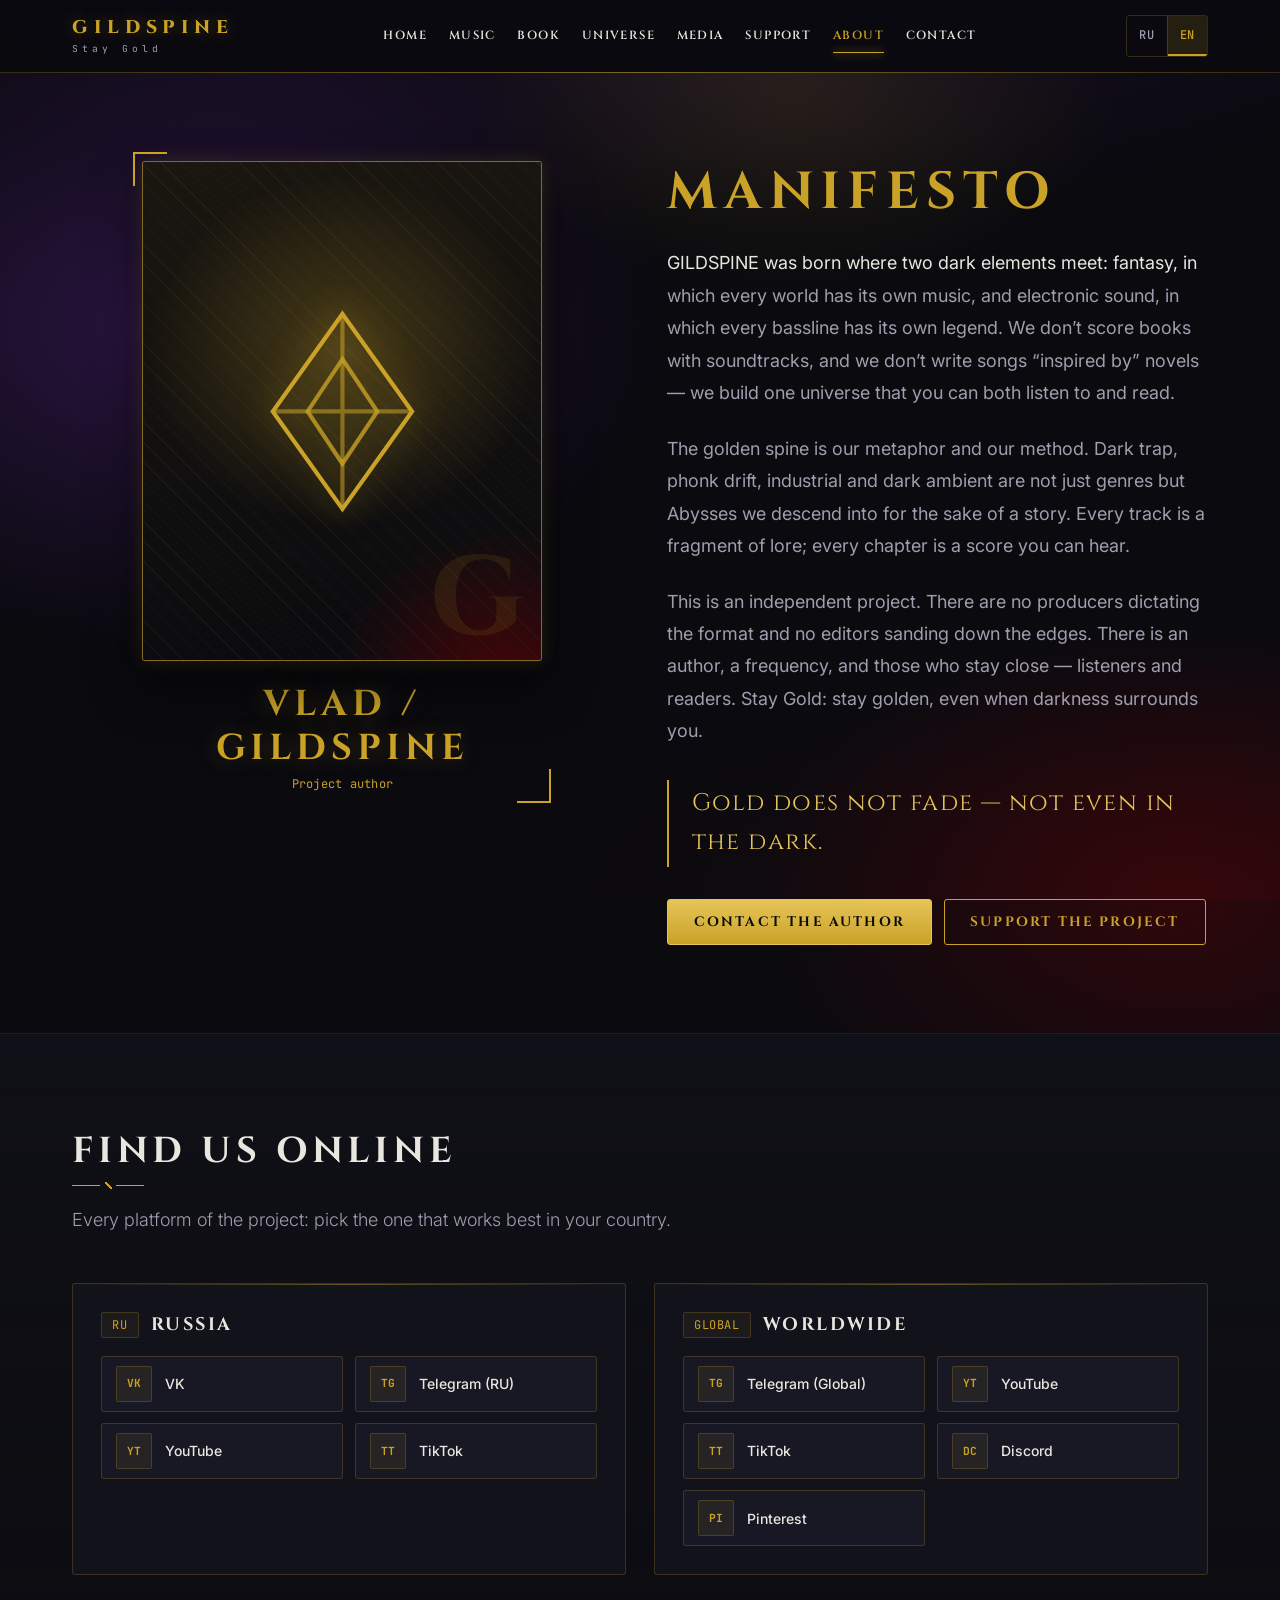
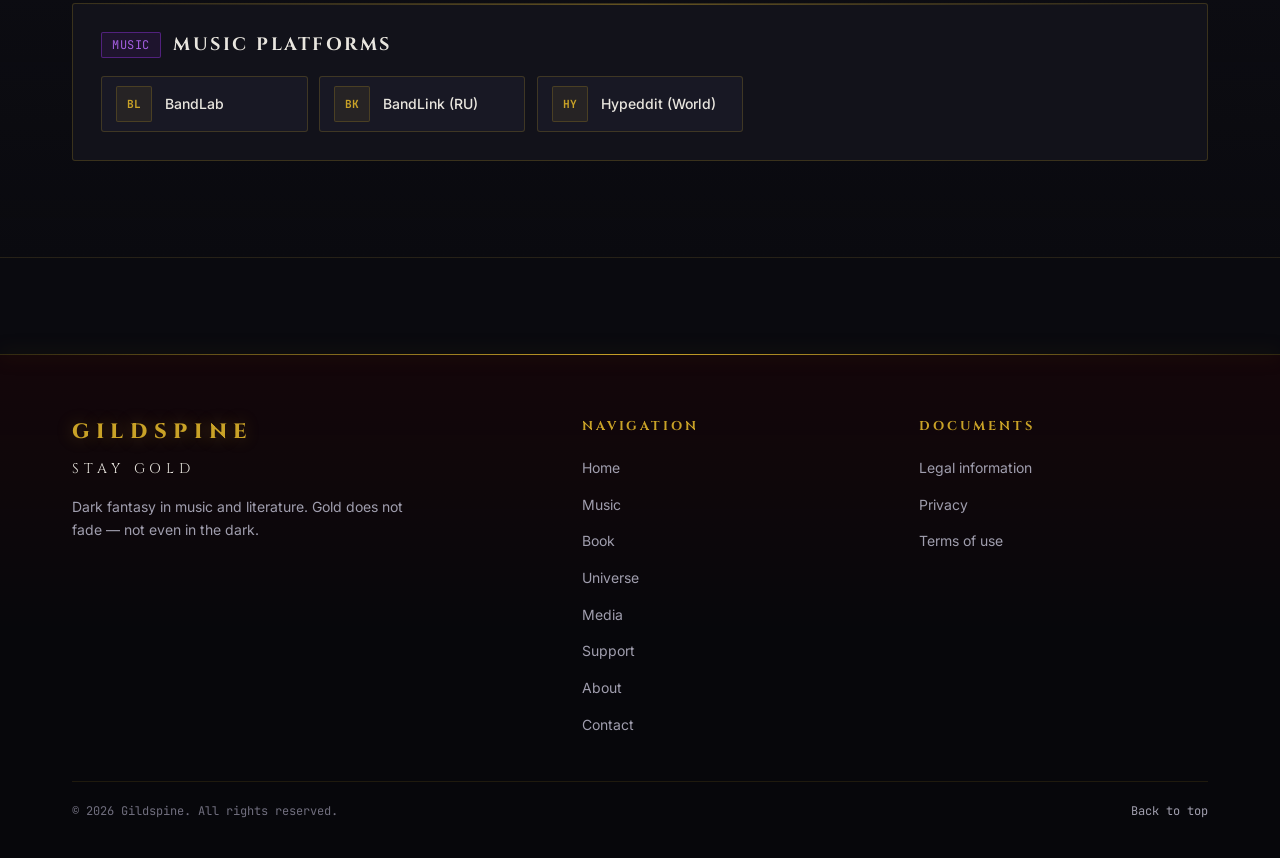
==== about.html @ e78daaba "Add files via upload" ====
<!DOCTYPE html>
<html lang="ru">
<head>
  <meta charset="utf-8">
  <meta name="viewport" content="width=device-width, initial-scale=1, viewport-fit=cover">
  <meta name="theme-color" content="#0a0a0f">

  <title data-i18n="about.meta.title">О проекте — GILDSPINE | Манифест</title>
  <meta name="description"
        content="GILDSPINE — манифест проекта: синтез тёмного фэнтези и электронной музыки. Автор — Vlad / Gildspine."
        data-i18n-attr="content:about.meta.description">

  <meta property="og:type" content="website">
  <meta property="og:site_name" content="GILDSPINE">
  <meta property="og:title" content="GILDSPINE — About the project">
  <meta property="og:description" content="A manifesto on the synthesis of dark fantasy and electronic music.">
  <meta property="og:image" content="assets/images/og-cover.jpg">

  <link rel="icon" href="data:image/svg+xml,%3Csvg xmlns='http://www.w3.org/2000/svg' viewBox='0 0 32 32'%3E%3Crect width='32' height='32' fill='%230a0a0f'/%3E%3Cpath d='M16 3l9 13-9 13-9-13z' fill='none' stroke='%23c9a227' stroke-width='2'/%3E%3C/svg%3E">
  <link rel="stylesheet" href="css/style.css">

  <!-- Стили страницы «О проекте» (при желании перенесите в css/style.css) -->
  <style>
    /* ---------- Шапка: логотип + слоган ---------- */
    .logo {
      display: inline-flex;
      flex-direction: column;
      gap: 0.4rem;
      line-height: 1;
    }

    .logo__slogan {
      font-family: var(--font-mono);
      font-size: 0.6rem;
      font-weight: 400;
      letter-spacing: 0.42em;
      text-transform: none;
      color: var(--text-muted);
      text-shadow: none;
    }

    /* ---------- Атмосферный блок автора ---------- */
    .about-hero {
      position: relative;
      padding-block: clamp(2.5rem, 1.5rem + 5vw, 5.5rem);
      overflow: hidden;
      isolation: isolate;
    }

    .about-hero::before {
      content: '';
      position: absolute;
      inset: -10%;
      z-index: -1;
      background:
        radial-gradient(45% 40% at 20% 30%, rgba(123, 44, 191, 0.28), transparent 70%),
        radial-gradient(40% 35% at 85% 80%, rgba(139, 0, 0, 0.28), transparent 70%),
        radial-gradient(30% 25% at 60% 10%, rgba(201, 162, 39, 0.12), transparent 70%);
    }

    .about-hero .split {
      align-items: start;
    }

    .avatar {
      position: relative;
      width: min(100%, 400px);
      margin-inline: auto;
    }

    .avatar__frame {
      position: relative;
      aspect-ratio: 4 / 5;
      overflow: hidden;
      background: var(--surface-2);
      border: 1px solid var(--border-gold-strong);
      border-radius: var(--radius);
      box-shadow: var(--glow-gold-soft), 0 24px 50px rgba(0, 0, 0, 0.5);
    }

    .avatar__frame img {
      width: 100%;
      height: 100%;
      object-fit: cover;
    }

    /* Золотые уголки */
    .avatar::before,
    .avatar::after {
      content: '';
      position: absolute;
      z-index: 2;
      width: 34px;
      height: 34px;
      border: 0 solid var(--gold);
      pointer-events: none;
    }

    .avatar::before {
      top: -9px;
      left: -9px;
      border-top-width: 2px;
      border-left-width: 2px;
    }

    .avatar::after {
      right: -9px;
      bottom: -9px;
      border-right-width: 2px;
      border-bottom-width: 2px;
    }

    .avatar__ph {
      position: absolute;
      inset: 0;
      display: grid;
      place-items: center;
      color: var(--gold);
      background:
        radial-gradient(70% 50% at 50% 38%, rgba(201, 162, 39, 0.28), transparent 70%),
        radial-gradient(60% 45% at 90% 105%, rgba(139, 0, 0, 0.45), transparent 70%),
        repeating-linear-gradient(45deg, rgba(201, 162, 39, 0.06) 0 1px, transparent 1px 14px),
        linear-gradient(170deg, #1a1710, #0a0a0f);
    }

    .avatar__ph svg {
      width: 56%;
      height: auto;
      filter: drop-shadow(0 0 16px rgba(201, 162, 39, 0.5));
    }

    .avatar__initial {
      position: absolute;
      right: 1rem;
      bottom: 0.2rem;
      font-family: var(--font-display);
      font-size: 7rem;
      font-weight: 800;
      line-height: 1;
      color: var(--gold);
      opacity: 0.1;
    }

    .avatar__caption {
      margin-top: 1.4rem;
      text-align: center;
    }

    .avatar__name {
      margin-bottom: 0.3rem;
      font-size: var(--fs-xl);
      color: var(--gold);
      text-shadow: 0 0 24px rgba(201, 162, 39, 0.3);
    }

    /* ---------- Манифест ---------- */
    .manifesto__title {
      margin-bottom: 1.5rem;
      font-size: var(--fs-2xl);
      color: var(--gold);
    }

    .manifesto__text p {
      color: var(--text-muted);
      font-size: var(--fs-md);
      line-height: 1.8;
      max-width: 62ch;
      margin-bottom: 1.3em;
    }

    .manifesto__text p:first-child::first-line {
      color: var(--text);
    }

    .manifesto__quote {
      margin: 2rem 0 0;
      padding-left: 1.4rem;
      border-left: 2px solid var(--gold);
      font-family: var(--font-display);
      font-size: var(--fs-lg);
      font-style: normal;
      letter-spacing: 0.06em;
      color: var(--gold-bright);
    }

    .manifesto__cta {
      margin-top: 2rem;
    }

    /* ---------- Соцсети ---------- */
    .social-groups {
      display: grid;
      gap: var(--gap);
      grid-template-columns: 1fr;
    }

    @media (min-width: 768px) {
      .social-groups {
        grid-template-columns: 1fr 1fr;
      }

      .social-group--wide {
        grid-column: 1 / -1;
      }
    }

    .social-group__head {
      display: flex;
      align-items: center;
      gap: 0.75rem;
      margin-bottom: 1.1rem;
    }

    .social-group__title {
      margin: 0;
      font-size: var(--fs-md);
    }

    .social-plates {
      display: grid;
      gap: 0.7rem;
      grid-template-columns: repeat(auto-fill, minmax(min(100%, 190px), 1fr));
    }

    .social-plate {
      display: flex;
      align-items: center;
      gap: 0.8rem;
      min-height: 56px;
      padding: 0.55rem 0.9rem;
      color: var(--text);
      background: var(--surface-2);
      border: 1px solid var(--border-gold);
      border-radius: var(--radius);
      transition:
        border-color var(--t-fast) var(--ease),
        box-shadow var(--t-med) var(--ease),
        color var(--t-fast) var(--ease);
    }

    .social-plate:hover,
    .social-plate:focus-visible {
      color: var(--gold-bright);
      border-color: var(--gold);
      box-shadow: var(--glow-gold-soft);
      text-shadow: none;
    }

    .social-plate__icon {
      display: inline-flex;
      align-items: center;
      justify-content: center;
      flex: 0 0 36px;
      height: 36px;
      font-family: var(--font-mono);
      font-size: 0.7rem;
      font-weight: 700;
      color: var(--gold);
      background: rgba(201, 162, 39, 0.08);
      border: 1px solid var(--border-gold);
      border-radius: 2px;
    }

    .social-plate__name {
      font-size: var(--fs-sm);
      font-weight: 500;
    }
  </style>

  <!-- i18n подключается БЕЗ defer: словарь страницы регистрируется до перевода DOM -->
  <script src="js/i18n.js"></script>
  <script>
    GildspineI18n.extend({
      ru: {
        'about.meta.title': 'О проекте — GILDSPINE | Манифест',
        'about.meta.description': 'GILDSPINE — манифест проекта: синтез тёмного фэнтези и электронной музыки. Автор — Vlad / Gildspine.',

        'about.avatar.alt': 'Портрет автора проекта',
        'about.author.role': 'Автор проекта',
        'about.manifesto.title': 'Манифест',
        'about.manifesto.p1': 'GILDSPINE родился на стыке двух тёмных стихий: фэнтези, в котором у каждого мира есть своя музыка, и электронного звука, в котором у каждого баса есть своя легенда. Мы не иллюстрируем книги саундтреками и не пишем песни «по мотивам» — мы строим одну вселенную, которую можно и слушать, и читать.',
        'about.manifesto.p2': 'Золотой хребет — наша метафора и наш метод. Тёмный трэп, фонк-дрифт, индастриал и дарк-эмбиент — это не просто жанры, а Бездны, в которые мы спускаемся ради истории. Каждый трек — фрагмент лора, каждая глава — партия, которую можно услышать.',
        'about.manifesto.p3': 'Это независимый проект. Здесь нет продюсеров, диктующих формат, и редакторов, сглаживающих углы. Есть автор, частота и те, кто остаётся рядом — слушатели и читатели. Stay Gold: оставайтесь золотыми, даже когда вокруг тьма.',
        'about.manifesto.quote': 'Золото не тускнеет — даже во тьме.',
        'about.cta.contact': 'Связаться с автором',
        'about.cta.support': 'Поддержать проект',

        'about.social.title': 'Мы в сети',
        'about.social.lead': 'Все площадки проекта: выбирайте ту, что удобнее в вашей стране.',
        'about.social.ru': 'Россия',
        'about.social.global': 'Весь мир',
        'about.social.music': 'Музыкальные площадки',

        'footer.docsTitle': 'Документы',
        'footer.legal': 'Правовая информация',
        'footer.privacy': 'Конфиденциальность',
        'footer.terms': 'Условия использования'
      },
      en: {
        'about.meta.title': 'About — GILDSPINE | Manifesto',
        'about.meta.description': 'GILDSPINE manifesto: the synthesis of dark fantasy and electronic music. Author — Vlad / Gildspine.',

        'about.avatar.alt': 'Portrait of the project author',
        'about.author.role': 'Project author',
        'about.manifesto.title': 'Manifesto',
        'about.manifesto.p1': 'GILDSPINE was born where two dark elements meet: fantasy, in which every world has its own music, and electronic sound, in which every bassline has its own legend. We don’t score books with soundtracks, and we don’t write songs “inspired by” novels — we build one universe that you can both listen to and read.',
        'about.manifesto.p2': 'The golden spine is our metaphor and our method. Dark trap, phonk drift, industrial and dark ambient are not just genres but Abysses we descend into for the sake of a story. Every track is a fragment of lore; every chapter is a score you can hear.',
        'about.manifesto.p3': 'This is an independent project. There are no producers dictating the format and no editors sanding down the edges. There is an author, a frequency, and those who stay close — listeners and readers. Stay Gold: stay golden, even when darkness surrounds you.',
        'about.manifesto.quote': 'Gold does not fade — not even in the dark.',
        'about.cta.contact': 'Contact the author',
        'about.cta.support': 'Support the project',

        'about.social.title': 'Find us online',
        'about.social.lead': 'Every platform of the project: pick the one that works best in your country.',
        'about.social.ru': 'Russia',
        'about.social.global': 'Worldwide',
        'about.social.music': 'Music platforms',

        'footer.docsTitle': 'Documents',
        'footer.legal': 'Legal information',
        'footer.privacy': 'Privacy',
        'footer.terms': 'Terms of use'
      }
    });
  </script>
  <script src="js/data.js" defer></script>
</head>

<body id="top">

  <a class="skip-link" href="#main" data-i18n="a11y.skip">Перейти к содержимому</a>

  <!-- ======================= ШАПКА ======================= -->
  <header class="site-header">
    <div class="container header__inner">
      <input type="checkbox" id="nav-toggle" class="nav-toggle"
             aria-label="Открыть или закрыть меню" data-i18n-attr="aria-label:nav.toggle">

      <a class="logo" href="index.html" aria-label="GILDSPINE — Stay Gold">
        <span class="logo__name">GILDSPINE</span>
        <span class="logo__slogan">Stay Gold</span>
      </a>

      <div class="header__controls">
        <div class="lang-switch" role="group" aria-label="Выбор языка" data-i18n-attr="aria-label:lang.label">
          <button type="button" class="lang-btn" data-set-lang="ru">RU</button>
          <button type="button" class="lang-btn" data-set-lang="en">EN</button>
        </div>
        <label for="nav-toggle" class="burger" aria-hidden="true">
          <span class="burger__bar"></span>
          <span class="burger__bar"></span>
          <span class="burger__bar"></span>
        </label>
      </div>

      <nav class="main-nav" aria-label="Основная навигация" data-i18n-attr="aria-label:nav.main">
        <ul class="nav-list">
          <li><a class="nav-link" href="index.html" data-i18n="nav.home">Главная</a></li>
          <li><a class="nav-link" href="music.html" data-i18n="nav.music">Музыка</a></li>
          <li><a class="nav-link" href="book.html" data-i18n="nav.book">Книга</a></li>
          <li><a class="nav-link" href="lore.html" data-i18n="nav.universe">Вселенная</a></li>
          <li><a class="nav-link" href="media.html" data-i18n="nav.media">Медиа</a></li>
          <li><a class="nav-link" href="donate.html" data-i18n="nav.support">Поддержать</a></li>
          <li><a class="nav-link" href="about.html" aria-current="page" data-i18n="nav.about">О проекте</a></li>
          <li><a class="nav-link" href="contact.html" data-i18n="nav.contact">Связаться</a></li>
        </ul>
      </nav>
    </div>
  </header>

  <main id="main">

    <!-- ======================= АВТОР И МАНИФЕСТ ======================= -->
    <section class="about-hero" aria-labelledby="manifesto-title">
      <div class="container">
        <div class="split">

          <!-- Аватар / арт автора: положите файл в assets/images/author.jpg (путь задаётся в js/data.js → author.avatar) -->
          <figure class="avatar">
            <div class="avatar__frame" id="avatar-frame"></div>
            <figcaption class="avatar__caption">
              <h2 class="avatar__name" id="author-name">Vlad / Gildspine</h2>
              <p class="meta text-gold" data-i18n="about.author.role">Автор проекта</p>
            </figcaption>
          </figure>

          <!-- Манифест -->
          <div class="manifesto">
            <h1 class="manifesto__title" id="manifesto-title" data-i18n="about.manifesto.title">Манифест</h1>
            <div class="manifesto__text">
              <p data-i18n="about.manifesto.p1">GILDSPINE родился на стыке двух тёмных стихий: фэнтези, в котором у каждого мира есть своя музыка, и электронного звука, в котором у каждого баса есть своя легенда. Мы не иллюстрируем книги саундтреками и не пишем песни «по мотивам» — мы строим одну вселенную, которую можно и слушать, и читать.</p>
              <p data-i18n="about.manifesto.p2">Золотой хребет — наша метафора и наш метод. Тёмный трэп, фонк-дрифт, индастриал и дарк-эмбиент — это не просто жанры, а Бездны, в которые мы спускаемся ради истории. Каждый трек — фрагмент лора, каждая глава — партия, которую можно услышать.</p>
              <p data-i18n="about.manifesto.p3">Это независимый проект. Здесь нет продюсеров, диктующих формат, и редакторов, сглаживающих углы. Есть автор, частота и те, кто остаётся рядом — слушатели и читатели. Stay Gold: оставайтесь золотыми, даже когда вокруг тьма.</p>
            </div>
            <blockquote class="manifesto__quote" data-i18n="about.manifesto.quote">Золото не тускнеет — даже во тьме.</blockquote>

            <div class="cluster manifesto__cta">
              <a class="btn btn--solid" href="contact.html" data-i18n="about.cta.contact">Связаться с автором</a>
              <a class="btn" href="donate.html" data-i18n="about.cta.support">Поддержать проект</a>
            </div>
          </div>

        </div>
      </div>
    </section>

    <!-- ======================= СОЦСЕТИ ======================= -->
    <section class="section section--alt" id="social" aria-labelledby="social-title">
      <div class="container">
        <div class="section__head">
          <h2 class="section__title" id="social-title" data-i18n="about.social.title">Мы в сети</h2>
          <p class="lead" data-i18n="about.social.lead">Все площадки проекта: выбирайте ту, что удобнее в вашей стране.</p>
        </div>
        <div class="social-groups" id="social-groups"></div>
      </div>
    </section>

  </main>

  <!-- ======================= ПОДВАЛ ======================= -->
  <footer class="site-footer">
    <div class="container">
      <div class="footer__grid">

        <div class="footer__brand">
          <a class="logo" href="index.html" aria-label="GILDSPINE">GILDSPINE</a>
          <p class="footer__slogan" data-i18n="footer.slogan">Stay Gold</p>
          <p class="footer__text" data-i18n="footer.description">Тёмное фэнтези в музыке и литературе. Золото не тускнеет — даже во тьме.</p>
        </div>

        <nav aria-label="Навигация по сайту" data-i18n-attr="aria-label:footer.navTitle">
          <h2 class="footer__title" data-i18n="footer.navTitle">Навигация</h2>
          <ul class="footer__links">
            <li><a href="index.html" data-i18n="nav.home">Главная</a></li>
            <li><a href="music.html" data-i18n="nav.music">Музыка</a></li>
            <li><a href="book.html" data-i18n="nav.book">Книга</a></li>
            <li><a href="lore.html" data-i18n="nav.universe">Вселенная</a></li>
            <li><a href="media.html" data-i18n="nav.media">Медиа</a></li>
            <li><a href="donate.html" data-i18n="nav.support">Поддержать</a></li>
            <li><a href="about.html" data-i18n="nav.about">О проекте</a></li>
            <li><a href="contact.html" data-i18n="nav.contact">Связаться</a></li>
          </ul>
        </nav>

        <nav aria-label="Документы" data-i18n-attr="aria-label:footer.docsTitle">
          <h2 class="footer__title" data-i18n="footer.docsTitle">Документы</h2>
          <ul class="footer__links">
            <li><a href="legal.html" data-i18n="footer.legal">Правовая информация</a></li>
            <li><a href="legal.html#privacy" data-i18n="footer.privacy">Конфиденциальность</a></li>
            <li><a href="legal.html#terms" data-i18n="footer.terms">Условия использования</a></li>
          </ul>
        </nav>

      </div>

      <div class="footer__bottom">
        <p>© <span data-year>2026</span> Gildspine. <span data-i18n="footer.rights">Все права защищены.</span></p>
        <a class="footer__top-link" href="#top" data-i18n="footer.backToTop">Наверх</a>
      </div>
    </div>
  </footer>

  <!-- ======================= СКРИПТ СТРАНИЦЫ ======================= -->
  <script>
    /* О проекте: аватар автора (с заглушкой) и полный блок соцсетей из js/data.js. */
    window.addEventListener('DOMContentLoaded', function () {
      'use strict';

      var I18n = window.GildspineI18n;
      var D = window.GildspineData;
      if (!I18n || !D) return;

      var SIGIL =
        '<svg viewBox="0 0 64 64" fill="none" stroke="currentColor" stroke-width="1.2" aria-hidden="true">' +
        '<path d="M32 4 L52 32 L32 60 L12 32 Z"/>' +
        '<path d="M32 4 V60 M12 32 H52" opacity=".55"/>' +
        '<path d="M32 17 L42 32 L32 47 L22 32 Z" opacity=".8"/>' +
        '</svg>';

      var SOCIAL_ABBR = {
        vk: 'VK',
        telegramRu: 'TG',
        telegramGlobal: 'TG',
        youtube: 'YT',
        tiktok: 'TT',
        discord: 'DC',
        pinterest: 'PI'
      };

      var GROUPS = [
        { tag: 'RU', titleKey: 'about.social.ru', items: ['vk', 'telegramRu', 'youtube', 'tiktok'] },
        { tag: 'GLOBAL', titleKey: 'about.social.global', items: ['telegramGlobal', 'youtube', 'tiktok', 'discord', 'pinterest'] }
      ];

      function t(key) {
        var v = I18n.t(key);
        return v === undefined ? key : v;
      }

      function el(tag, className, text) {
        var node = document.createElement(tag);
        if (className) node.className = className;
        if (text !== undefined && text !== null) node.textContent = text;
        return node;
      }

      function plate(abbr, name, url) {
        var a = el('a', 'social-plate');
        a.href = url;
        a.target = '_blank';
        a.rel = 'noopener noreferrer';
        a.appendChild(el('span', 'social-plate__icon', abbr));
        a.appendChild(el('span', 'social-plate__name', name));
        return a;
      }

      /* ---------- Автор ---------- */
      var author = D.author || { name: 'Vlad', alias: 'Gildspine', avatar: '' };
      document.getElementById('author-name').textContent = author.name + ' / ' + author.alias;

      (function renderAvatar() {
        var frame = document.getElementById('avatar-frame');

        function placeholder() {
          frame.textContent = '';
          var ph = el('div', 'avatar__ph');
          ph.setAttribute('role', 'img');
          ph.setAttribute('aria-label', t('about.avatar.alt'));
          ph.innerHTML = SIGIL; // константная разметка
          ph.appendChild(el('span', 'avatar__initial', (author.alias || author.name || 'G').charAt(0).toUpperCase()));
          frame.appendChild(ph);
        }

        if (!author.avatar) {
          placeholder();
          return;
        }
        var img = new Image();
        img.alt = t('about.avatar.alt');
        img.decoding = 'async';
        img.addEventListener('error', placeholder);
        frame.appendChild(img);
        img.src = author.avatar;
      })();

      /* ---------- Соцсети ---------- */
      function renderSocial() {
        var host = document.getElementById('social-groups');
        host.textContent = '';

        GROUPS.forEach(function (group) {
          var card = el('div', 'card social-group');
          var head = el('div', 'social-group__head');
          head.appendChild(el('span', 'tag', group.tag));
          head.appendChild(el('h3', 'social-group__title', t(group.titleKey)));
          card.appendChild(head);

          var plates = el('div', 'social-plates');
          group.items.forEach(function (key) {
            var s = D.links.social[key];
            if (s) plates.appendChild(plate(SOCIAL_ABBR[key] || '··', s.name, s.url));
          });
          card.appendChild(plates);
          host.appendChild(card);
        });

        // музыкальные площадки (BandLab, BandLink, Hypeddit) — отдельной широкой карточкой
        var music = D.links.music;
        if (music) {
          var mCard = el('div', 'card social-group social-group--wide');
          var mHead = el('div', 'social-group__head');
          mHead.appendChild(el('span', 'tag tag--neon', 'MUSIC'));
          mHead.appendChild(el('h3', 'social-group__title', t('about.social.music')));
          mCard.appendChild(mHead);

          var mPlates = el('div', 'social-plates');
          [
            { abbr: 'BL', name: 'BandLab', url: music.bandlab },
            { abbr: 'BK', name: 'BandLink (RU)', url: music.bandlink },
            { abbr: 'HY', name: 'Hypeddit (World)', url: music.hypeddit }
          ].forEach(function (p) {
            if (p.url) mPlates.appendChild(plate(p.abbr, p.name, p.url));
          });
          mCard.appendChild(mPlates);
          host.appendChild(mCard);
        }
      }

      renderSocial();
      document.addEventListener('gildspine:languagechange', renderSocial);
    });
  </script>
</body>
</html>
---- css/style.css ----
/* ==========================================================================
   GILDSPINE — Stay Gold
   css/style.css  ·  Dark Fantasy design system  ·  mobile-first

   Оглавление
   01. Шрифты
   02. Переменные (design tokens)
   03. Reset и база
   04. Типографика
   05. Раскладка: контейнер, секции, сетки
   06. Кнопки (золотое свечение)
   07. Карточки, теги, метаданные, треклист
   08. Формы
   09. Шапка и бургер-меню
   10. Герой и шапка внутренних страниц
   11. Подвал
   12. Утилиты и доступность
   13. Уменьшенная анимация

   ОЖИДАЕМАЯ РАЗМЕТКА ШАПКИ (бургер работает на чистом CSS, без JS):

   <a class="skip-link" href="#main" data-i18n="a11y.skip">…</a>
   <header class="site-header">
     <div class="container header__inner">
       <input type="checkbox" id="nav-toggle" class="nav-toggle"
              data-i18n-attr="aria-label:nav.toggle">
       <a class="logo" href="index.html">GILDSPINE</a>
       <div class="header__controls">
         <div class="lang-switch" role="group" data-i18n-attr="aria-label:lang.label">
           <button type="button" class="lang-btn" data-set-lang="ru">RU</button>
           <button type="button" class="lang-btn" data-set-lang="en">EN</button>
         </div>
         <label for="nav-toggle" class="burger" aria-hidden="true">
           <span class="burger__bar"></span>
           <span class="burger__bar"></span>
           <span class="burger__bar"></span>
         </label>
       </div>
       <nav class="main-nav" data-i18n-attr="aria-label:nav.main">
         <ul class="nav-list">
           <li><a class="nav-link" href="index.html" aria-current="page"
                  data-i18n="nav.home">Главная</a></li>
           …
         </ul>
       </nav>
     </div>
   </header>
   ========================================================================== */


/* ==========================================================================
   01. ШРИФТЫ
   Cinzel не содержит кириллицы, поэтому для русских заголовков браузер
   автоматически берёт Cormorant SC (следующий в стеке --font-display).
   ========================================================================== */
@import url('https://fonts.googleapis.com/css2?family=Cinzel:wght@400;500;600;700;800&family=Cormorant+SC:wght@500;600;700&family=Inter:wght@300;400;500;600;700&family=JetBrains+Mono:wght@400;500;700&display=swap');


/* ==========================================================================
   02. ПЕРЕМЕННЫЕ
   ========================================================================== */
:root {
  /* Фоны */
  --bg: #0a0a0f;
  --bg-deep: #07070b;
  --surface: #12121a;
  --surface-2: #181824;

  /* Акценты */
  --blood: #8b0000;
  --blood-bright: #b31212;
  --blood-text: #e25858;
  --gold: #c9a227;
  --gold-bright: #e6c457;
  --gold-deep: #8a6d12;
  --neon: #7b2cbf;
  --neon-bright: #a45ee0;

  /* Текст */
  --text: #e9e6df;
  --text-muted: #a09eae;
  --text-dim: #706e7e;

  /* Рамки */
  --border-gold: rgba(201, 162, 39, 0.22);
  --border-gold-soft: rgba(201, 162, 39, 0.12);
  --border-gold-strong: rgba(201, 162, 39, 0.6);

  /* Свечение */
  --glow-gold: 0 0 10px rgba(201, 162, 39, 0.5), 0 0 28px rgba(201, 162, 39, 0.28), 0 0 56px rgba(201, 162, 39, 0.12);
  --glow-gold-soft: 0 0 18px rgba(201, 162, 39, 0.16);
  --glow-blood: 0 0 18px rgba(139, 0, 0, 0.55);
  --glow-neon: 0 0 18px rgba(123, 44, 191, 0.5);

  /* Шрифты */
  --font-display: 'Cinzel', 'Cormorant SC', 'Trajan Pro', Georgia, serif;
  --font-body: 'Inter', system-ui, -apple-system, 'Segoe UI', Roboto, sans-serif;
  --font-mono: 'JetBrains Mono', ui-monospace, 'SFMono-Regular', Menlo, Consolas, monospace;

  /* Типографская шкала */
  --fs-xs: 0.75rem;
  --fs-sm: 0.875rem;
  --fs-base: 1rem;
  --fs-md: 1.125rem;
  --fs-lg: clamp(1.25rem, 1.1rem + 0.6vw, 1.5rem);
  --fs-xl: clamp(1.5rem, 1.2rem + 1.4vw, 2.25rem);
  --fs-2xl: clamp(1.9rem, 1.4rem + 2.4vw, 3.25rem);
  --track-title: 0.08em;
  --track-nav: 0.14em;

  /* Размеры */
  --header-h: 64px;
  --container: 1200px;
  --gutter: 1.25rem;
  --gap: 1.25rem;
  --section-y: clamp(3rem, 2rem + 5vw, 6rem);
  --radius: 3px;

  /* Анимация */
  --ease: cubic-bezier(0.22, 0.61, 0.36, 1);
  --t-fast: 0.2s;
  --t-med: 0.35s;
}

@media (min-width: 768px) {
  :root {
    --gutter: 2rem;
    --gap: 1.75rem;
    --header-h: 72px;
    --track-title: 0.14em;
  }
}


/* ==========================================================================
   03. RESET И БАЗА
   ========================================================================== */
*,
*::before,
*::after {
  box-sizing: border-box;
}

html {
  -webkit-text-size-adjust: 100%;
  text-size-adjust: 100%;
  scroll-behavior: smooth;
  scroll-padding-top: calc(var(--header-h) + 1rem);
  scrollbar-color: var(--gold-deep) var(--bg);
  scrollbar-width: thin;
}

body {
  margin: 0;
  min-height: 100vh;
  min-height: 100dvh;
  display: flex;
  flex-direction: column;
  font-family: var(--font-body);
  font-size: var(--fs-base);
  line-height: 1.65;
  color: var(--text);
  background:
    radial-gradient(120% 55% at 50% -8%, rgba(123, 44, 191, 0.14), transparent 60%),
    radial-gradient(90% 40% at 100% 100%, rgba(139, 0, 0, 0.1), transparent 70%),
    var(--bg);
  background-attachment: fixed;
  -webkit-font-smoothing: antialiased;
  -moz-osx-font-smoothing: grayscale;
  overflow-x: hidden;
}

/* Когда мобильное меню открыто — страница под ним не прокручивается */
body:has(.nav-toggle:checked) {
  overflow: hidden;
}

main {
  flex: 1 0 auto;
  display: block;
}

img,
picture,
video,
svg,
canvas {
  display: block;
  max-width: 100%;
  height: auto;
}

iframe {
  max-width: 100%;
  border: 0;
}

ul,
ol {
  margin: 0;
  padding: 0;
}

p,
figure,
blockquote,
dl,
dd {
  margin: 0;
}

button,
input,
select,
textarea {
  font: inherit;
  color: inherit;
}

button {
  cursor: pointer;
}

a {
  color: var(--gold);
  text-decoration: none;
  transition: color var(--t-fast) var(--ease), text-shadow var(--t-fast) var(--ease);
}

a:hover {
  color: var(--gold-bright);
  text-shadow: 0 0 12px rgba(201, 162, 39, 0.45);
}

::selection {
  background: var(--blood);
  color: #fff;
}

:focus-visible {
  outline: 2px solid var(--gold-bright);
  outline-offset: 3px;
}

hr {
  border: 0;
  height: 1px;
  margin: 2rem 0;
  background: linear-gradient(90deg, transparent, var(--border-gold-strong), transparent);
}


/* ==========================================================================
   04. ТИПОГРАФИКА
   ========================================================================== */
h1,
h2,
h3,
h4,
h5,
h6 {
  margin: 0 0 0.6em;
  font-family: var(--font-display);
  font-weight: 700;
  line-height: 1.2;
  text-transform: uppercase;
  letter-spacing: var(--track-title);
  color: var(--text);
  overflow-wrap: break-word;
  hyphens: auto;
}

h1 { font-size: var(--fs-2xl); }
h2 { font-size: var(--fs-xl); }
h3 { font-size: var(--fs-lg); }
h4 { font-size: var(--fs-md); letter-spacing: 0.1em; }
h5,
h6 { font-size: var(--fs-base); letter-spacing: 0.12em; }

p {
  margin-bottom: 1em;
  max-width: 70ch;
}

p:last-child {
  margin-bottom: 0;
}

strong,
b {
  font-weight: 600;
  color: var(--text);
}

small {
  font-size: var(--fs-sm);
  color: var(--text-muted);
}

.lead {
  font-size: var(--fs-md);
  font-weight: 300;
  color: var(--text-muted);
  max-width: 62ch;
}

.prose {
  max-width: 68ch;
  line-height: 1.8;
}

.prose p {
  margin-bottom: 1.25em;
}

.prose h2,
.prose h3 {
  margin-top: 2em;
}

.prose a {
  border-bottom: 1px solid var(--border-gold-strong);
}

.prose ul,
.prose ol {
  margin: 0 0 1.25em 1.25em;
}

.prose li {
  margin-bottom: 0.4em;
}

.prose li::marker {
  color: var(--gold);
}

blockquote {
  margin: 1.75rem 0;
  padding: 0.25rem 0 0.25rem 1.25rem;
  border-left: 2px solid var(--gold);
  color: var(--text-muted);
  font-style: italic;
  font-weight: 300;
}

code,
kbd,
samp {
  font-family: var(--font-mono);
  font-size: 0.9em;
  color: var(--gold-bright);
}


/* ==========================================================================
   05. РАСКЛАДКА
   ========================================================================== */
.container {
  width: 100%;
  max-width: var(--container);
  margin-inline: auto;
  padding-inline: var(--gutter);
}

.container--narrow {
  max-width: 820px;
}

.section {
  padding-block: var(--section-y);
}

.section--alt {
  background: linear-gradient(180deg, rgba(18, 18, 26, 0.7), rgba(10, 10, 15, 0));
  border-block: 1px solid var(--border-gold-soft);
}

.section__head {
  margin-bottom: clamp(1.75rem, 1rem + 3vw, 3rem);
}

.section__head--center {
  text-align: center;
}

.section__head--center p {
  margin-inline: auto;
}

.section__title {
  position: relative;
  padding-bottom: 1rem;
  margin-bottom: 1rem;
}

/* Золотой орнамент под заголовком секции */
.section__title::after {
  content: '';
  position: absolute;
  left: 0;
  bottom: 0;
  width: 72px;
  height: 7px;
  background:
    linear-gradient(var(--gold), var(--gold)) left center / 28px 1px no-repeat,
    linear-gradient(var(--gold), var(--gold)) right center / 28px 1px no-repeat,
    linear-gradient(45deg, transparent 38%, var(--gold) 38% 62%, transparent 62%) center / 7px 7px no-repeat;
}

.section__head--center .section__title::after {
  left: 50%;
  transform: translateX(-50%);
}

/* Разделитель с ромбом */
.divider {
  display: flex;
  align-items: center;
  gap: 1rem;
  margin-block: 2.5rem;
  color: var(--gold);
  font-size: 0.7rem;
}

.divider::before,
.divider::after {
  content: '';
  flex: 1;
  height: 1px;
  background: linear-gradient(90deg, transparent, var(--border-gold-strong));
}

.divider::after {
  transform: scaleX(-1);
}

.divider::before {
  order: 0;
}

/* Сетки */
.grid {
  display: grid;
  gap: var(--gap);
  grid-template-columns: 1fr;
}

.grid--auto {
  grid-template-columns: repeat(auto-fill, minmax(min(100%, 260px), 1fr));
}

@media (min-width: 640px) {
  .grid--2,
  .grid--3,
  .grid--4 {
    grid-template-columns: repeat(2, 1fr);
  }
}

@media (min-width: 960px) {
  .grid--3 {
    grid-template-columns: repeat(3, 1fr);
  }

  .grid--4 {
    grid-template-columns: repeat(4, 1fr);
  }
}

/* Две колонки «текст + медиа» */
.split {
  display: grid;
  gap: clamp(1.5rem, 1rem + 3vw, 3.5rem);
  grid-template-columns: 1fr;
  align-items: center;
}

@media (min-width: 900px) {
  .split {
    grid-template-columns: 1fr 1fr;
  }

  .split--reverse > :first-child {
    order: 2;
  }
}

.cluster {
  display: flex;
  flex-wrap: wrap;
  align-items: center;
  gap: 0.75rem;
}


/* ==========================================================================
   06. КНОПКИ
   Базовая .btn — золотой контур. При наведении — заливка и золотое свечение.
   Модификаторы: --solid, --blood, --neon, --ghost, --sm, --block
   ========================================================================== */
.btn {
  position: relative;
  display: inline-flex;
  align-items: center;
  justify-content: center;
  gap: 0.6rem;
  min-height: 46px;
  padding: 0.7rem 1.6rem;
  font-family: var(--font-display);
  font-size: 0.85rem;
  font-weight: 700;
  line-height: 1.2;
  letter-spacing: 0.16em;
  text-transform: uppercase;
  text-align: center;
  text-decoration: none;
  color: var(--gold);
  background: transparent;
  border: 1px solid var(--gold);
  border-radius: var(--radius);
  cursor: pointer;
  -webkit-tap-highlight-color: transparent;
  transition:
    color var(--t-med) var(--ease),
    background-color var(--t-med) var(--ease),
    border-color var(--t-med) var(--ease),
    box-shadow var(--t-med) var(--ease),
    transform var(--t-fast) var(--ease);
}

.btn:hover,
.btn:focus-visible {
  color: var(--bg);
  background: var(--gold);
  border-color: var(--gold-bright);
  box-shadow: var(--glow-gold);
  text-shadow: none;
}

.btn:active {
  transform: translateY(1px);
}

.btn[disabled],
.btn[aria-disabled='true'] {
  opacity: 0.45;
  pointer-events: none;
}

/* Залитая золотая */
.btn--solid {
  color: var(--bg);
  background: linear-gradient(180deg, var(--gold-bright), var(--gold));
  border-color: var(--gold-bright);
}

.btn--solid:hover,
.btn--solid:focus-visible {
  background: linear-gradient(180deg, #f3d672, var(--gold-bright));
  color: var(--bg);
}

/* Кроваво-красная */
.btn--blood {
  color: #fff;
  background: var(--blood);
  border-color: var(--blood-bright);
}

.btn--blood:hover,
.btn--blood:focus-visible {
  color: #fff;
  background: var(--blood-bright);
  border-color: var(--gold);
  box-shadow: var(--glow-gold), var(--glow-blood);
}

/* Мистический неон */
.btn--neon {
  color: var(--neon-bright);
  border-color: var(--neon);
}

.btn--neon:hover,
.btn--neon:focus-visible {
  color: #fff;
  background: var(--neon);
  border-color: var(--gold);
  box-shadow: var(--glow-gold), var(--glow-neon);
}

/* Без рамки */
.btn--ghost {
  border-color: transparent;
  padding-inline: 0.9rem;
}

.btn--ghost:hover,
.btn--ghost:focus-visible {
  color: var(--gold-bright);
  background: transparent;
  border-color: var(--border-gold-strong);
}

.btn--sm {
  min-height: 38px;
  padding: 0.45rem 1.1rem;
  font-size: 0.75rem;
}

.btn--block {
  display: flex;
  width: 100%;
}

@media (max-width: 479px) {
  .hero__actions .btn {
    width: 100%;
  }
}


/* ==========================================================================
   07. КАРТОЧКИ, ТЕГИ, МЕТАДАННЫЕ, ТРЕКЛИСТ
   ========================================================================== */
.card {
  position: relative;
  display: flex;
  flex-direction: column;
  background: var(--surface);
  border: 1px solid var(--border-gold);
  border-radius: var(--radius);
  padding: clamp(1.1rem, 0.8rem + 1.5vw, 1.75rem);
  overflow: hidden;
  transition:
    border-color var(--t-med) var(--ease),
    box-shadow var(--t-med) var(--ease),
    transform var(--t-med) var(--ease);
}

/* Тонкая золотая линия сверху карточки */
.card::before {
  content: '';
  position: absolute;
  inset: 0 0 auto 0;
  height: 1px;
  background: linear-gradient(90deg, transparent, var(--gold), transparent);
  opacity: 0.45;
  pointer-events: none;
}

.card--interactive:hover,
.card--interactive:focus-within {
  border-color: var(--border-gold-strong);
  box-shadow: var(--glow-gold-soft);
  transform: translateY(-3px);
}

.card--blood { border-color: rgba(139, 0, 0, 0.55); }
.card--blood::before { background: linear-gradient(90deg, transparent, var(--blood-bright), transparent); opacity: 0.8; }

.card--neon { border-color: rgba(123, 44, 191, 0.45); }
.card--neon::before { background: linear-gradient(90deg, transparent, var(--neon-bright), transparent); opacity: 0.8; }

.card__media {
  position: relative;
  margin: calc(-1 * clamp(1.1rem, 0.8rem + 1.5vw, 1.75rem));
  margin-bottom: 1.25rem;
  aspect-ratio: 1 / 1;
  background: var(--surface-2);
  overflow: hidden;
}

.card__media--wide {
  aspect-ratio: 16 / 9;
}

.card__media img {
  width: 100%;
  height: 100%;
  object-fit: cover;
}

.card__title {
  margin-bottom: 0.5rem;
  font-size: var(--fs-md);
  letter-spacing: 0.1em;
}

.card__text {
  color: var(--text-muted);
  font-size: var(--fs-sm);
}

.card__footer {
  margin-top: auto;
  padding-top: 1.25rem;
}

/* Метаданные */
.meta {
  font-family: var(--font-mono);
  font-size: var(--fs-xs);
  color: var(--text-muted);
  letter-spacing: 0.02em;
}

.meta--gold { color: var(--gold); }

.timecode {
  font-family: var(--font-mono);
  font-size: var(--fs-sm);
  font-variant-numeric: tabular-nums;
  color: var(--gold);
}

/* Теги */
.tags {
  display: flex;
  flex-wrap: wrap;
  gap: 0.5rem;
  list-style: none;
}

.tag {
  display: inline-block;
  padding: 0.2rem 0.65rem;
  font-family: var(--font-mono);
  font-size: var(--fs-xs);
  line-height: 1.5;
  letter-spacing: 0.04em;
  color: var(--gold);
  background: rgba(201, 162, 39, 0.06);
  border: 1px solid var(--border-gold);
  border-radius: 2px;
}

.tag--blood {
  color: var(--blood-text);
  background: rgba(139, 0, 0, 0.14);
  border-color: rgba(139, 0, 0, 0.6);
}

.tag--neon {
  color: var(--neon-bright);
  background: rgba(123, 44, 191, 0.12);
  border-color: rgba(123, 44, 191, 0.55);
}

/* Треклист */
.tracklist {
  list-style: none;
  border-top: 1px solid var(--border-gold-soft);
}

.track {
  display: grid;
  grid-template-columns: auto 1fr auto;
  align-items: center;
  gap: 0.9rem;
  padding: 0.9rem 0.25rem;
  border-bottom: 1px solid var(--border-gold-soft);
  transition: background-color var(--t-fast) var(--ease);
}

.track:hover {
  background: rgba(201, 162, 39, 0.05);
}

.track__num {
  min-width: 2ch;
  font-family: var(--font-mono);
  font-size: var(--fs-sm);
  color: var(--text-dim);
}

.track__title {
  font-weight: 500;
  overflow-wrap: anywhere;
}

.track__time {
  font-family: var(--font-mono);
  font-size: var(--fs-sm);
  color: var(--gold);
}

/* Адаптивное видео / плеер */
.embed {
  position: relative;
  aspect-ratio: 16 / 9;
  background: var(--surface);
  border: 1px solid var(--border-gold);
  border-radius: var(--radius);
  overflow: hidden;
}

.embed iframe,
.embed video {
  position: absolute;
  inset: 0;
  width: 100%;
  height: 100%;
}


/* ==========================================================================
   08. ФОРМЫ
   ========================================================================== */
.form {
  display: grid;
  gap: 1.1rem;
}

.field {
  display: grid;
  gap: 0.4rem;
}

.label {
  font-family: var(--font-mono);
  font-size: var(--fs-xs);
  letter-spacing: 0.04em;
  color: var(--text-muted);
}

.input,
.textarea,
.select {
  width: 100%;
  min-height: 46px;
  padding: 0.7rem 0.9rem;
  color: var(--text);
  background: var(--bg-deep);
  border: 1px solid var(--border-gold);
  border-radius: var(--radius);
  transition: border-color var(--t-fast) var(--ease), box-shadow var(--t-fast) var(--ease);
}

.textarea {
  min-height: 150px;
  resize: vertical;
}

.input::placeholder,
.textarea::placeholder {
  color: var(--text-dim);
}

.input:hover,
.textarea:hover,
.select:hover {
  border-color: var(--border-gold-strong);
}

.input:focus,
.textarea:focus,
.select:focus {
  outline: none;
  border-color: var(--gold);
  box-shadow: var(--glow-gold-soft);
}


/* ==========================================================================
   09. ШАПКА И БУРГЕР-МЕНЮ
   ========================================================================== */
.skip-link {
  position: absolute;
  top: -100px;
  left: 1rem;
  z-index: 300;
  padding: 0.6rem 1rem;
  font-family: var(--font-mono);
  font-size: var(--fs-sm);
  color: var(--bg);
  background: var(--gold);
  border-radius: var(--radius);
  transition: top var(--t-fast) var(--ease);
}

.skip-link:focus {
  top: 0.75rem;
  color: var(--bg);
}

.site-header {
  position: sticky;
  top: 0;
  z-index: 200;
  background: rgba(10, 10, 15, 0.86);
  -webkit-backdrop-filter: blur(14px);
  backdrop-filter: blur(14px);
  border-bottom: 1px solid var(--border-gold);
}

/* Золотая нить под шапкой */
.site-header::after {
  content: '';
  position: absolute;
  inset: auto 0 -1px 0;
  height: 1px;
  background: linear-gradient(90deg, transparent, var(--gold), transparent);
  opacity: 0.5;
  pointer-events: none;
}

.header__inner {
  display: flex;
  align-items: center;
  justify-content: space-between;
  gap: 1rem;
  height: var(--header-h);
}

.logo {
  font-family: var(--font-display);
  font-size: 1.15rem;
  font-weight: 800;
  letter-spacing: 0.32em;
  text-transform: uppercase;
  color: var(--gold);
  text-shadow: 0 0 16px rgba(201, 162, 39, 0.35);
  white-space: nowrap;
}

.logo:hover {
  color: var(--gold-bright);
  text-shadow: 0 0 20px rgba(201, 162, 39, 0.7);
}

.header__controls {
  display: flex;
  align-items: center;
  gap: 0.65rem;
}

/* Скрытый, но фокусируемый чекбокс — «мотор» бургера */
.nav-toggle {
  position: absolute;
  width: 1px;
  height: 1px;
  margin: -1px;
  padding: 0;
  overflow: hidden;
  clip: rect(0 0 0 0);
  clip-path: inset(50%);
  border: 0;
  white-space: nowrap;
  opacity: 0;
}

/* Переключатель языка */
.lang-switch {
  display: inline-flex;
  border: 1px solid var(--border-gold);
  border-radius: var(--radius);
  overflow: hidden;
}

.lang-btn {
  min-width: 40px;
  min-height: 40px;
  padding: 0 0.6rem;
  font-family: var(--font-mono);
  font-size: var(--fs-xs);
  font-weight: 500;
  letter-spacing: 0.06em;
  color: var(--text-muted);
  background: transparent;
  border: 0;
  transition: color var(--t-fast) var(--ease), background-color var(--t-fast) var(--ease);
}

.lang-btn + .lang-btn {
  border-left: 1px solid var(--border-gold);
}

.lang-btn:hover {
  color: var(--gold-bright);
}

.lang-btn.is-active,
.lang-btn[aria-pressed='true'] {
  color: var(--gold);
  background: rgba(201, 162, 39, 0.14);
  box-shadow: inset 0 -2px 0 var(--gold);
}

/* Бургер */
.burger {
  display: flex;
  flex-direction: column;
  align-items: center;
  justify-content: center;
  gap: 6px;
  width: 44px;
  height: 44px;
  background: transparent;
  border: 1px solid var(--border-gold);
  border-radius: var(--radius);
  cursor: pointer;
  -webkit-tap-highlight-color: transparent;
  transition: border-color var(--t-fast) var(--ease), box-shadow var(--t-fast) var(--ease);
}

.burger:hover {
  border-color: var(--gold);
  box-shadow: var(--glow-gold-soft);
}

.burger__bar {
  display: block;
  width: 22px;
  height: 2px;
  background: var(--gold);
  border-radius: 2px;
  transition: transform var(--t-med) var(--ease), opacity var(--t-fast) var(--ease);
}

.nav-toggle:focus-visible ~ .header__controls .burger {
  outline: 2px solid var(--gold-bright);
  outline-offset: 3px;
}

.nav-toggle:checked ~ .header__controls .burger {
  border-color: var(--gold);
}

.nav-toggle:checked ~ .header__controls .burger__bar:nth-child(1) {
  transform: translateY(8px) rotate(45deg);
}

.nav-toggle:checked ~ .header__controls .burger__bar:nth-child(2) {
  opacity: 0;
  transform: scaleX(0);
}

.nav-toggle:checked ~ .header__controls .burger__bar:nth-child(3) {
  transform: translateY(-8px) rotate(-45deg);
}

/* Мобильная панель навигации */
.main-nav {
  position: absolute;
  top: 100%;
  left: 0;
  right: 0;
  max-height: calc(100vh - var(--header-h));
  max-height: calc(100dvh - var(--header-h));
  padding: 0.5rem var(--gutter) 2rem;
  overflow-y: auto;
  overscroll-behavior: contain;
  background: rgba(10, 10, 15, 0.98);
  border-bottom: 1px solid var(--border-gold);
  visibility: hidden;
  opacity: 0;
  transform: translateY(-10px);
  transition:
    opacity var(--t-med) var(--ease),
    transform var(--t-med) var(--ease),
    visibility 0s linear var(--t-med);
}

.nav-toggle:checked ~ .main-nav {
  visibility: visible;
  opacity: 1;
  transform: none;
  transition-delay: 0s;
}

.nav-list {
  display: flex;
  flex-direction: column;
  list-style: none;
  max-width: var(--container);
  margin-inline: auto;
}

.nav-link {
  position: relative;
  display: block;
  padding: 1rem 0.25rem;
  font-family: var(--font-display);
  font-size: 1rem;
  font-weight: 600;
  letter-spacing: var(--track-nav);
  text-transform: uppercase;
  color: var(--text);
  border-bottom: 1px solid var(--border-gold-soft);
}

.nav-link:hover,
.nav-link:focus-visible {
  color: var(--gold-bright);
  text-shadow: 0 0 14px rgba(201, 162, 39, 0.5);
}

.nav-link[aria-current='page'],
.nav-link.is-active {
  color: var(--gold);
  padding-left: 1.4rem;
}

.nav-link[aria-current='page']::before,
.nav-link.is-active::before {
  content: '';
  position: absolute;
  left: 0.2rem;
  top: 50%;
  width: 7px;
  height: 7px;
  background: var(--gold);
  box-shadow: 0 0 10px var(--gold);
  transform: translateY(-50%) rotate(45deg);
}

/* Десктоп: меню в одну строку */
@media (min-width: 1180px) {
  .header__inner {
    gap: 2rem;
  }

  .burger {
    display: none;
  }

  .main-nav {
    position: static;
    order: 2;
    flex: 1;
    max-height: none;
    padding: 0;
    overflow: visible;
    background: none;
    border: 0;
    visibility: visible;
    opacity: 1;
    transform: none;
    transition: none;
  }

  .header__controls {
    order: 3;
  }

  .nav-list {
    flex-direction: row;
    justify-content: center;
    gap: 1.35rem;
    max-width: none;
  }

  .nav-link {
    padding: 0.6rem 0;
    font-size: 0.74rem;
    letter-spacing: 0.12em;
    border-bottom: 0;
  }

  .nav-link::after {
    content: '';
    position: absolute;
    left: 0;
    right: 0;
    bottom: 0.15rem;
    height: 1px;
    background: var(--gold);
    box-shadow: 0 0 8px var(--gold);
    transform: scaleX(0);
    transform-origin: center;
    transition: transform var(--t-med) var(--ease);
  }

  .nav-link:hover::after,
  .nav-link:focus-visible::after,
  .nav-link[aria-current='page']::after,
  .nav-link.is-active::after {
    transform: scaleX(1);
  }

  .nav-link[aria-current='page'],
  .nav-link.is-active {
    padding-left: 0;
  }

  .nav-link[aria-current='page']::before,
  .nav-link.is-active::before {
    display: none;
  }
}


/* ==========================================================================
   10. ГЕРОЙ И ШАПКА ВНУТРЕННИХ СТРАНИЦ
   ========================================================================== */
.hero {
  position: relative;
  display: grid;
  place-items: center;
  min-height: calc(100vh - var(--header-h));
  min-height: calc(100svh - var(--header-h));
  padding: 3rem var(--gutter);
  text-align: center;
  overflow: hidden;
  isolation: isolate;
}

/* Мистическая аура: фиолетовое и кровавое свечение */
.hero::before {
  content: '';
  position: absolute;
  inset: -10%;
  z-index: -1;
  background:
    radial-gradient(40% 35% at 50% 38%, rgba(123, 44, 191, 0.3), transparent 70%),
    radial-gradient(35% 30% at 78% 82%, rgba(139, 0, 0, 0.28), transparent 70%),
    radial-gradient(30% 25% at 18% 75%, rgba(201, 162, 39, 0.1), transparent 70%);
  animation: aura 14s ease-in-out infinite alternate;
}

@keyframes aura {
  from { transform: scale(1) translateY(0); opacity: 0.85; }
  to { transform: scale(1.08) translateY(-2%); opacity: 1; }
}

.hero__inner {
  width: 100%;
  max-width: 880px;
}

.hero__title {
  margin-bottom: 0.35em;
  padding-left: 0.12em; /* компенсация хвостового letter-spacing при центрировании */
  font-size: clamp(1.9rem, 9.5vw, 6.5rem);
  font-weight: 800;
  letter-spacing: 0.12em;
  line-height: 1.05;
  background: linear-gradient(180deg, #f6dd86 0%, var(--gold) 48%, var(--gold-deep) 100%);
  -webkit-background-clip: text;
  background-clip: text;
  -webkit-text-fill-color: transparent;
  color: transparent;
  filter: drop-shadow(0 0 28px rgba(201, 162, 39, 0.28));
}

.hero__slogan {
  margin: 0 auto 1.25rem;
  font-family: var(--font-display);
  font-size: clamp(1rem, 0.8rem + 1.4vw, 1.6rem);
  letter-spacing: 0.4em;
  padding-left: 0.4em;
  text-transform: uppercase;
  color: var(--text);
}

.hero__text {
  margin: 0 auto 2rem;
  color: var(--text-muted);
  font-weight: 300;
  font-size: var(--fs-md);
}

.hero__actions {
  display: flex;
  flex-wrap: wrap;
  justify-content: center;
  gap: 0.9rem;
}

@media (min-width: 768px) {
  .hero__title {
    letter-spacing: 0.2em;
    padding-left: 0.2em;
  }
}

/* Заголовок внутренней страницы */
.page-hero {
  position: relative;
  padding: clamp(3rem, 2rem + 6vw, 6rem) 0 clamp(2rem, 1.5rem + 3vw, 3.5rem);
  text-align: center;
  border-bottom: 1px solid var(--border-gold-soft);
  background:
    radial-gradient(60% 120% at 50% 0%, rgba(123, 44, 191, 0.16), transparent 70%),
    transparent;
}

.page-hero__title {
  margin-bottom: 0.4em;
  padding-left: var(--track-title);
  color: var(--gold);
  text-shadow: 0 0 30px rgba(201, 162, 39, 0.25);
}

.page-hero .lead {
  margin-inline: auto;
}


/* ==========================================================================
   11. ПОДВАЛ
   ========================================================================== */
.site-footer {
  position: relative;
  flex-shrink: 0;
  margin-top: var(--section-y);
  padding: clamp(2.5rem, 2rem + 3vw, 4rem) 0 1.5rem;
  background:
    linear-gradient(180deg, rgba(139, 0, 0, 0.1), transparent 55%),
    var(--bg-deep);
  border-top: 1px solid var(--border-gold);
}

.site-footer::before {
  content: '';
  position: absolute;
  inset: -1px 0 auto 0;
  height: 1px;
  background: linear-gradient(90deg, transparent, var(--gold), transparent);
  box-shadow: 0 0 18px rgba(201, 162, 39, 0.5);
  pointer-events: none;
}

.footer__grid {
  display: grid;
  grid-template-columns: 1fr;
  gap: 2.25rem;
}

.footer__brand .logo {
  display: inline-block;
  margin-bottom: 0.9rem;
  font-size: 1.3rem;
}

.footer__slogan {
  margin-bottom: 0.9rem;
  font-family: var(--font-display);
  font-size: var(--fs-sm);
  letter-spacing: 0.35em;
  text-transform: uppercase;
  color: var(--text);
}

.footer__text {
  max-width: 38ch;
  font-size: var(--fs-sm);
  color: var(--text-muted);
}

.footer__title {
  margin-bottom: 1rem;
  font-size: 0.8rem;
  letter-spacing: 0.22em;
  color: var(--gold);
}

.footer__links {
  display: grid;
  gap: 0.15rem;
  list-style: none;
}

.footer__links a {
  display: inline-block;
  padding: 0.35rem 0;
  font-size: var(--fs-sm);
  color: var(--text-muted);
}

.footer__links a:hover {
  color: var(--gold-bright);
}

/* Соцсети */
.social {
  display: flex;
  flex-wrap: wrap;
  gap: 0.6rem;
  list-style: none;
}

.social__link {
  display: inline-flex;
  align-items: center;
  justify-content: center;
  min-width: 44px;
  min-height: 44px;
  padding: 0 0.9rem;
  font-family: var(--font-mono);
  font-size: var(--fs-xs);
  color: var(--text-muted);
  border: 1px solid var(--border-gold);
  border-radius: var(--radius);
  transition:
    color var(--t-fast) var(--ease),
    border-color var(--t-fast) var(--ease),
    box-shadow var(--t-med) var(--ease);
}

.social__link:hover,
.social__link:focus-visible {
  color: var(--gold-bright);
  border-color: var(--gold);
  box-shadow: var(--glow-gold-soft);
  text-shadow: none;
}

.footer__bottom {
  display: flex;
  flex-direction: column;
  gap: 0.75rem;
  margin-top: 2.5rem;
  padding-top: 1.25rem;
  border-top: 1px solid var(--border-gold-soft);
  font-family: var(--font-mono);
  font-size: var(--fs-xs);
  color: var(--text-dim);
}

.footer__top-link {
  align-self: flex-start;
  color: var(--text-muted);
}

@media (min-width: 640px) {
  .footer__grid {
    grid-template-columns: 1fr 1fr;
  }

  .footer__brand {
    grid-column: 1 / -1;
  }
}

@media (min-width: 900px) {
  .footer__grid {
    grid-template-columns: 1.6fr 1fr 1fr;
    gap: 3rem;
  }

  .footer__brand {
    grid-column: auto;
  }

  .footer__bottom {
    flex-direction: row;
    align-items: center;
    justify-content: space-between;
  }
}


/* ==========================================================================
   12. УТИЛИТЫ И ДОСТУПНОСТЬ
   ========================================================================== */
.sr-only {
  position: absolute;
  width: 1px;
  height: 1px;
  margin: -1px;
  padding: 0;
  overflow: hidden;
  clip: rect(0 0 0 0);
  clip-path: inset(50%);
  border: 0;
  white-space: nowrap;
}

.text-center { text-align: center; }
.text-gold { color: var(--gold); }
.text-blood { color: var(--blood-text); }
.text-neon { color: var(--neon-bright); }
.text-muted { color: var(--text-muted); }
.font-display { font-family: var(--font-display); }
.font-mono { font-family: var(--font-mono); }

.mt-0 { margin-top: 0; }
.mt-1 { margin-top: 0.5rem; }
.mt-2 { margin-top: 1rem; }
.mt-3 { margin-top: 2rem; }
.mt-4 { margin-top: 3rem; }
.mb-0 { margin-bottom: 0; }
.mb-2 { margin-bottom: 1rem; }
.mb-3 { margin-bottom: 2rem; }

[hidden] {
  display: none !important;
}


/* ==========================================================================
   13. УМЕНЬШЕННАЯ АНИМАЦИЯ
   ========================================================================== */
@media (prefers-reduced-motion: reduce) {
  *,
  *::before,
  *::after {
    animation-duration: 0.01ms !important;
    animation-iteration-count: 1 !important;
    transition-duration: 0.01ms !important;
    transition-delay: 0s !important;
    scroll-behavior: auto !important;
  }
}
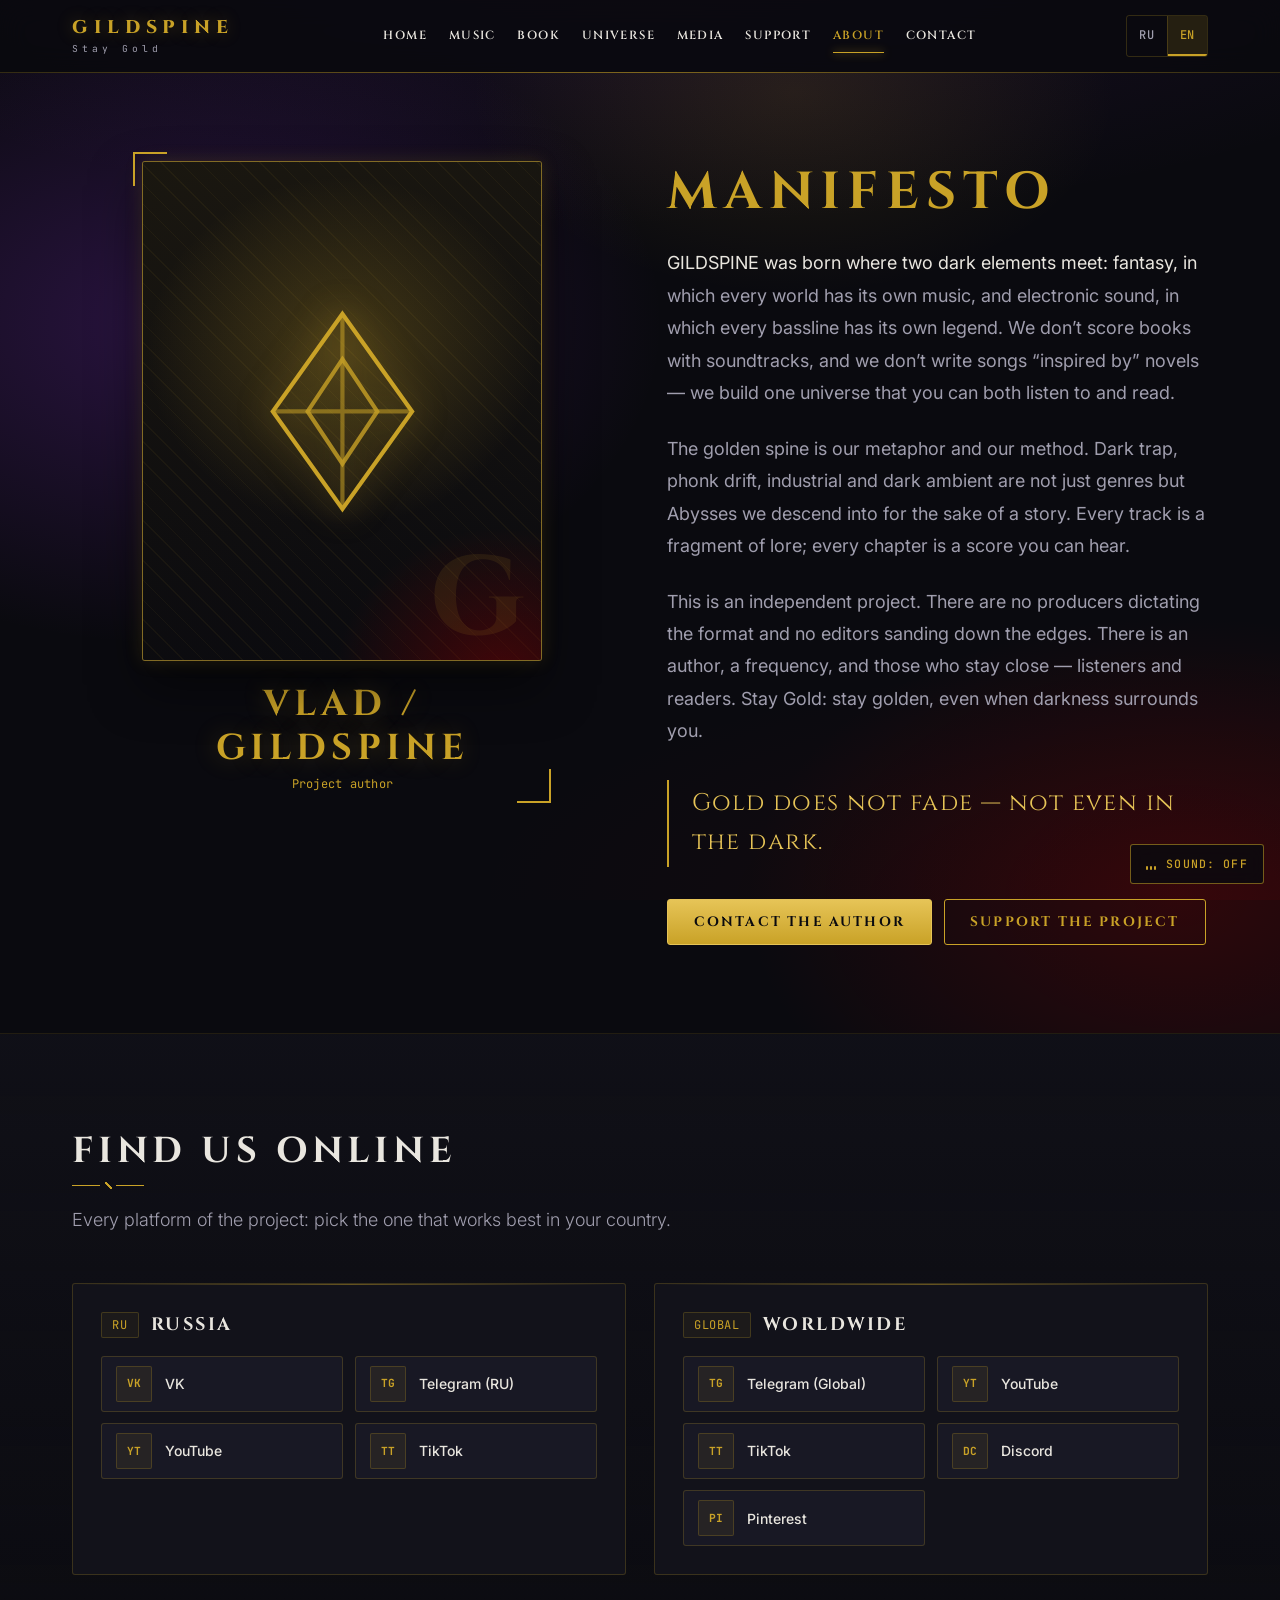
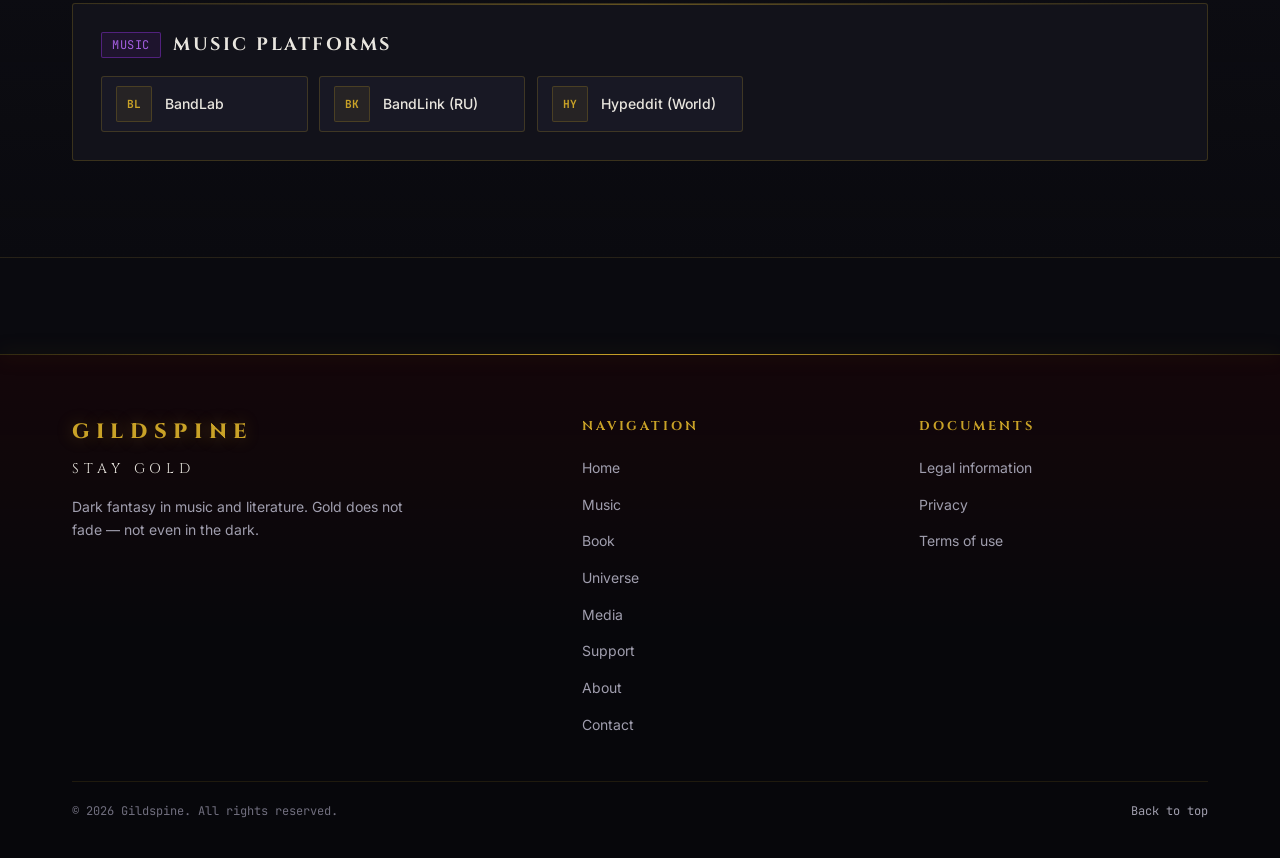
==== commit abdc59e7: "Update about.html" ====
--- a/about.html
+++ b/about.html
@@ -1,5 +1,6 @@
 <!DOCTYPE html>
 <html lang="ru">
+<script src="js/fx.js"></script>
 <head>
   <meta charset="utf-8">
   <meta name="viewport" content="width=device-width, initial-scale=1, viewport-fit=cover">
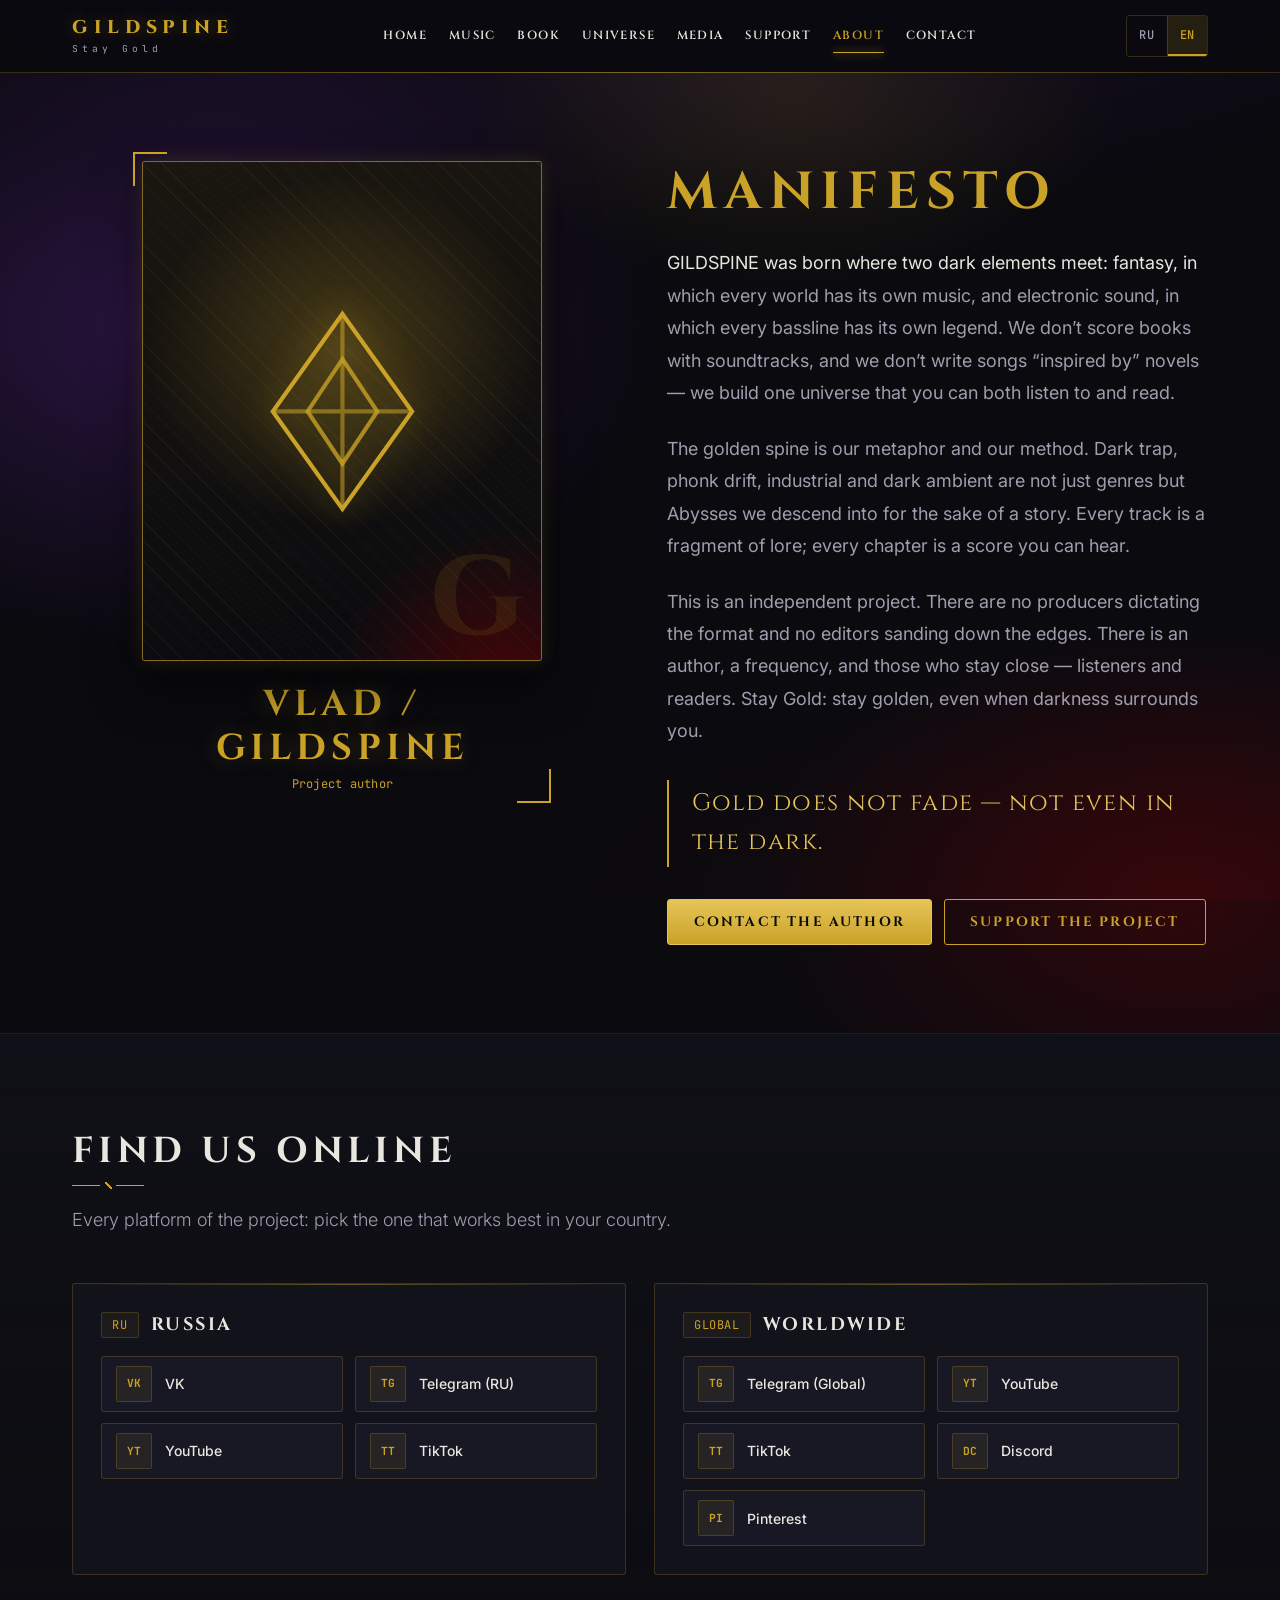
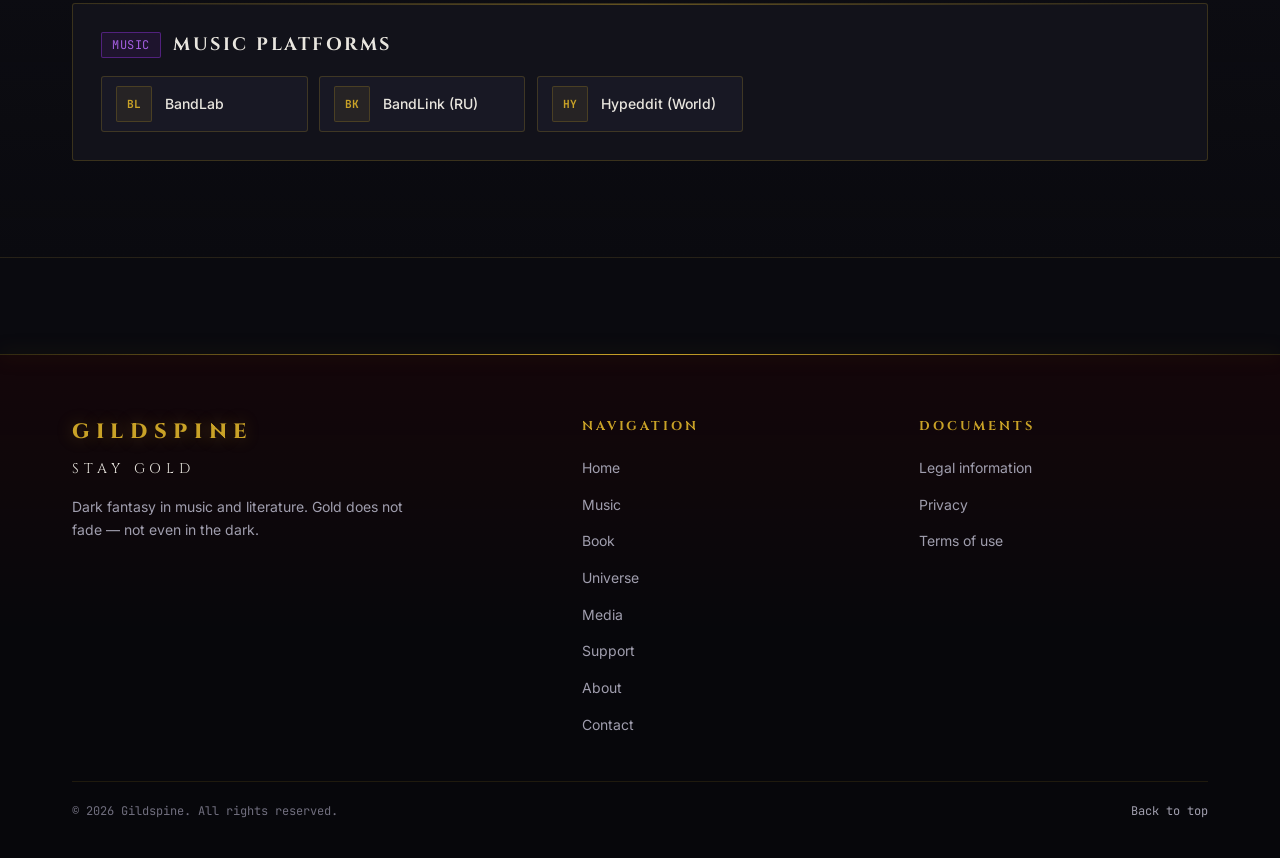
==== commit 0ac55cf4: "Update about.html" ====
--- a/about.html
+++ b/about.html
@@ -1,6 +1,5 @@
 <!DOCTYPE html>
 <html lang="ru">
-<script src="js/fx.js"></script>
 <head>
   <meta charset="utf-8">
   <meta name="viewport" content="width=device-width, initial-scale=1, viewport-fit=cover">
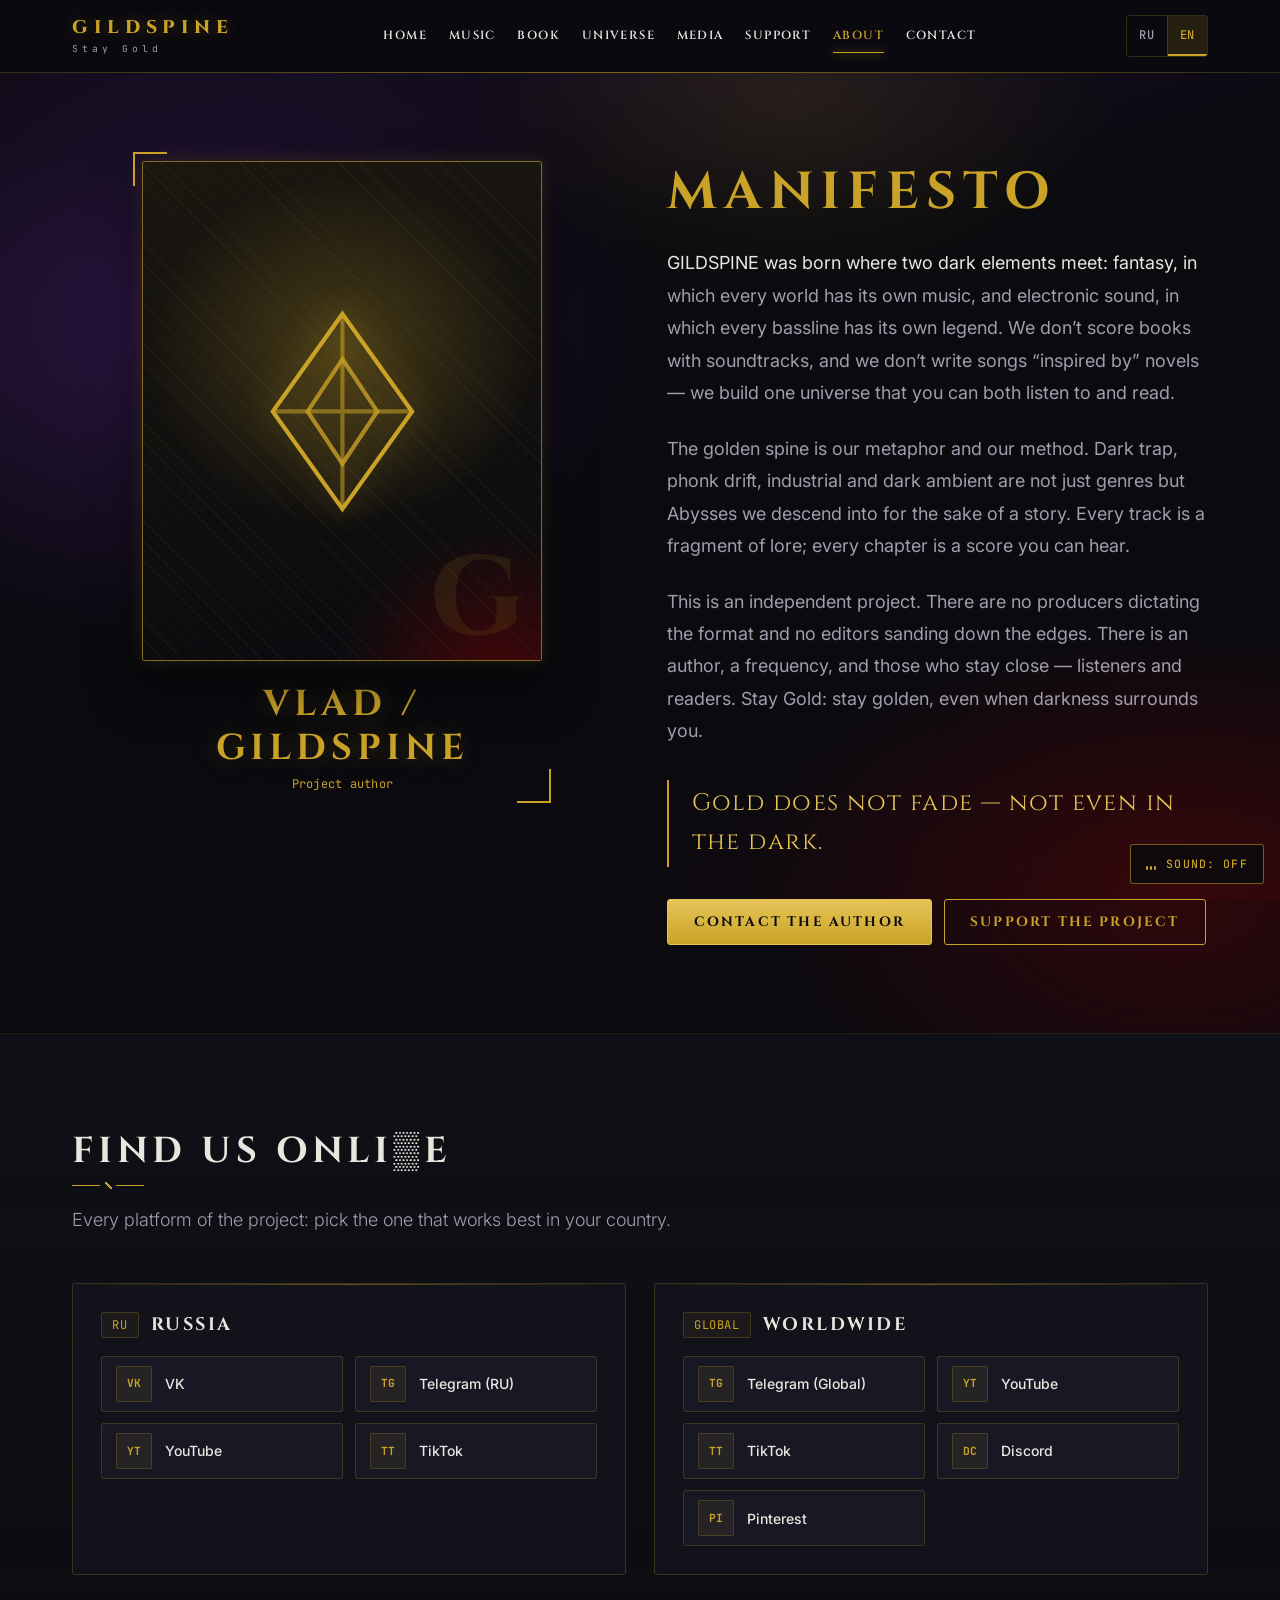
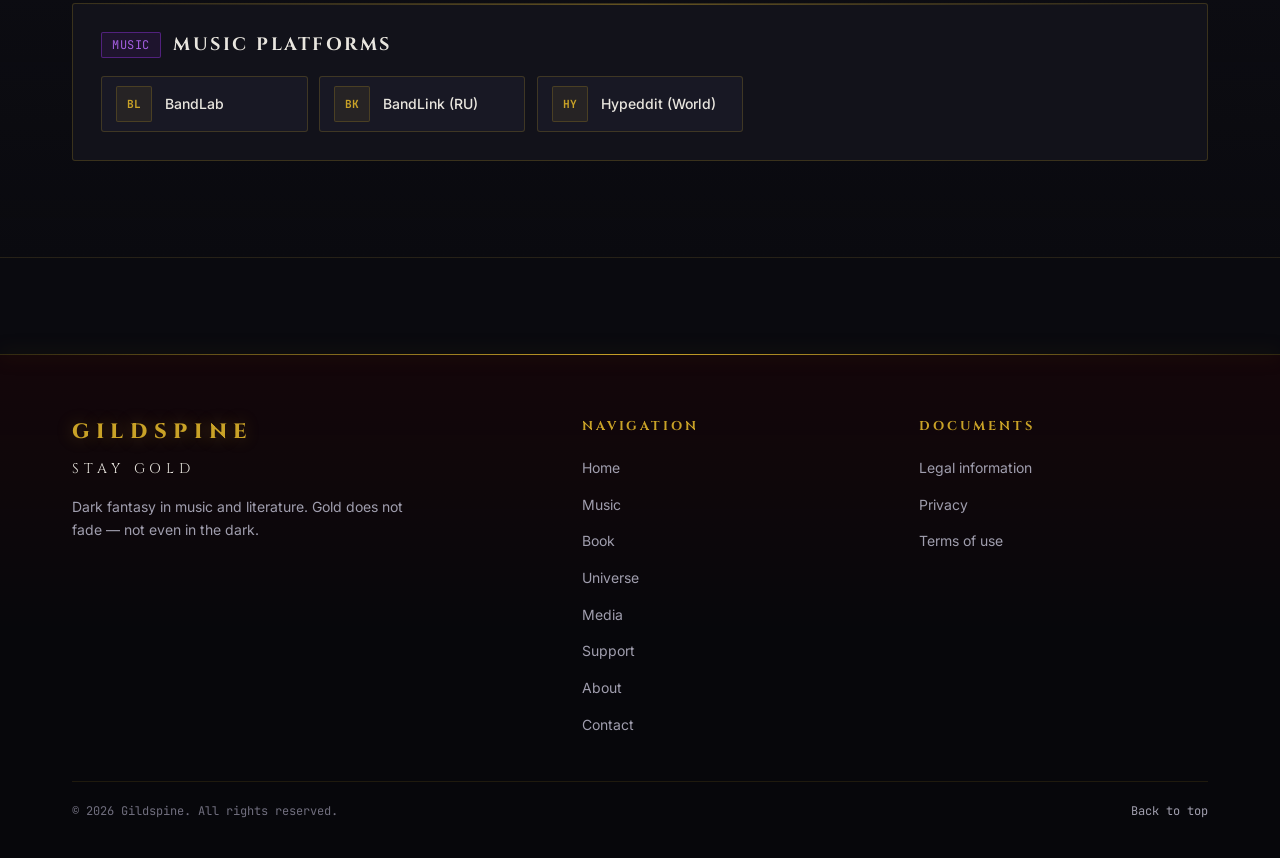
==== commit fed8d8ec: "Update about.html" ====
--- a/about.html
+++ b/about.html
@@ -1,5 +1,6 @@
 <!DOCTYPE html>
 <html lang="ru">
+<script src="js/fx.js"></script>
 <head>
   <meta charset="utf-8">
   <meta name="viewport" content="width=device-width, initial-scale=1, viewport-fit=cover">
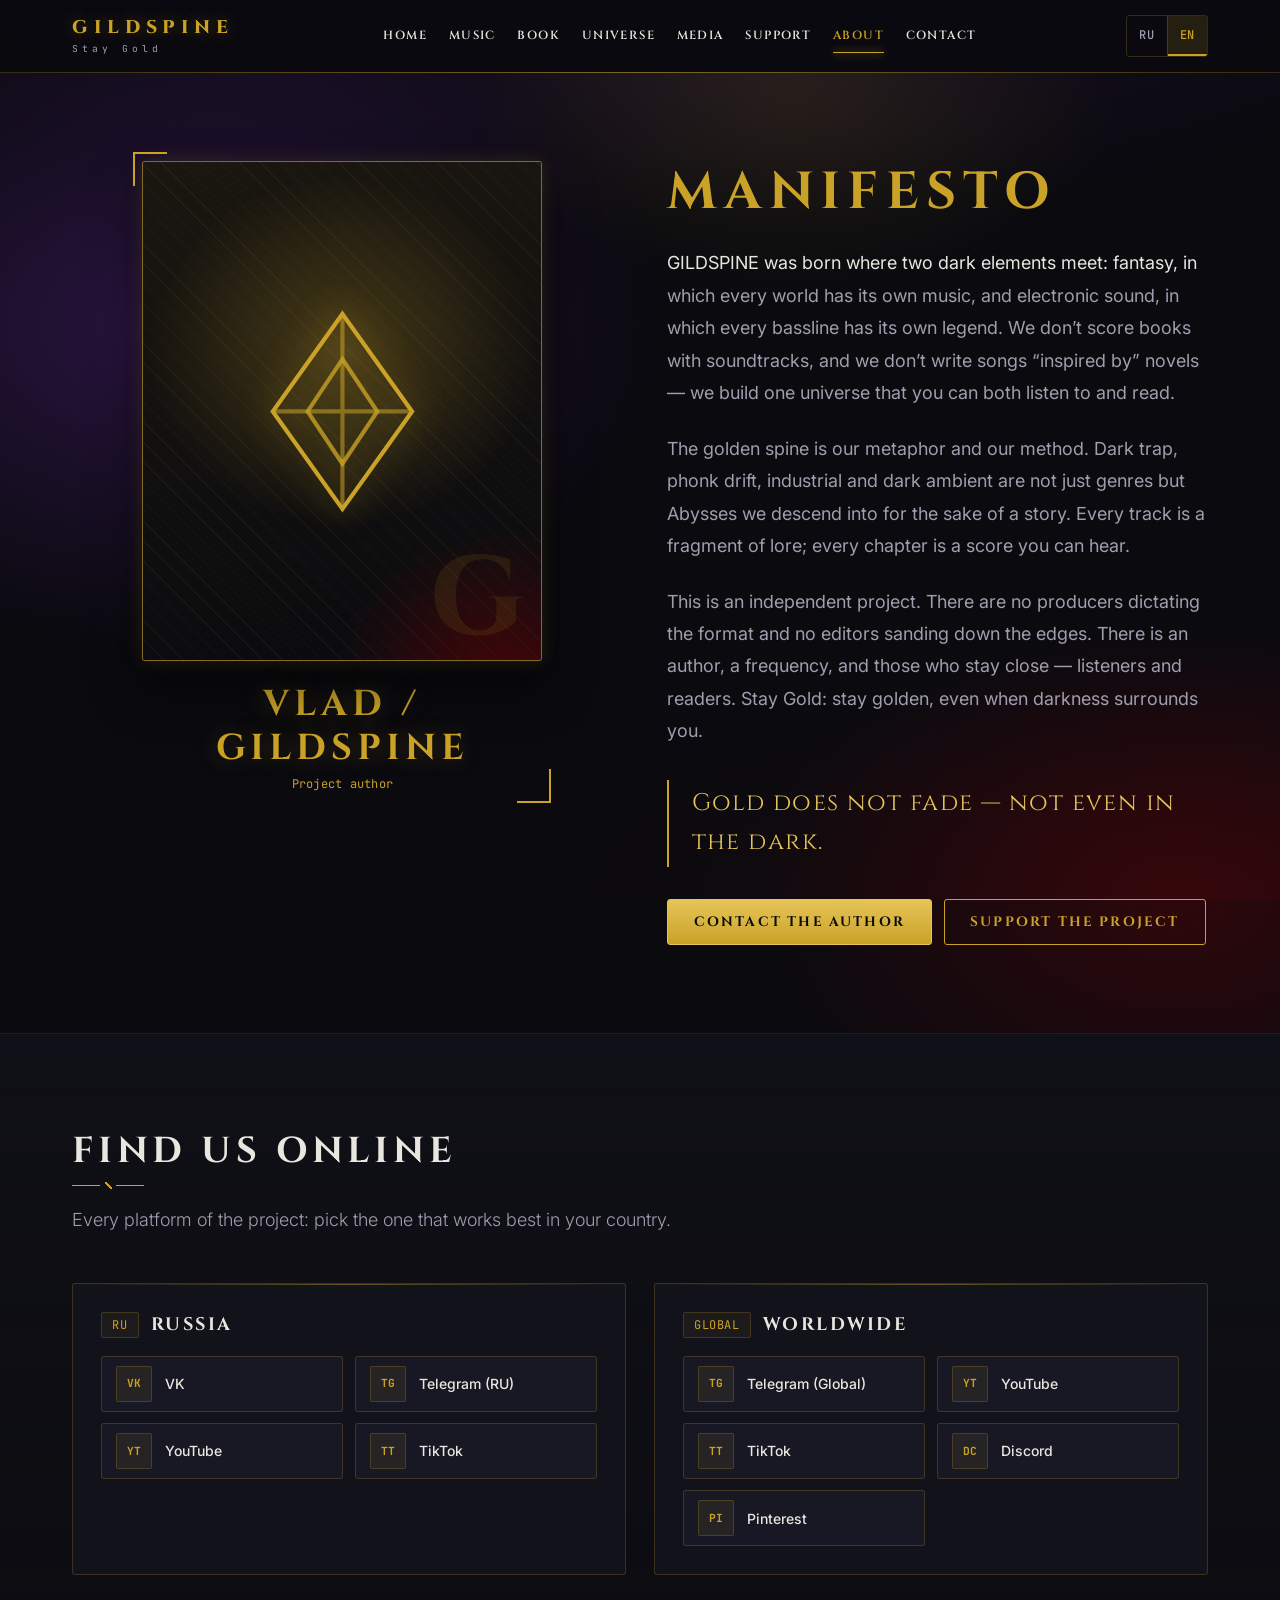
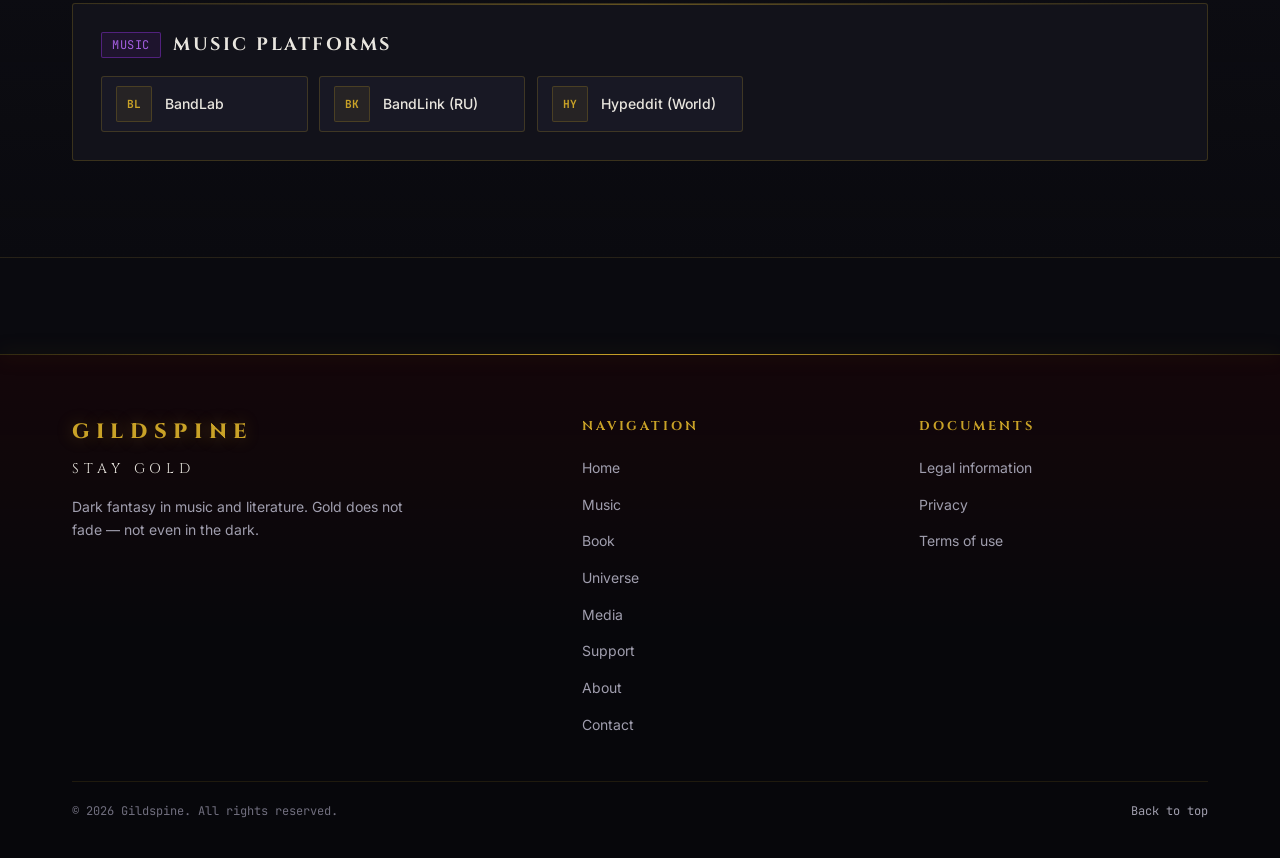
==== commit fe0ce0b3: "Update about.html" ====
--- a/about.html
+++ b/about.html
@@ -1,6 +1,5 @@
 <!DOCTYPE html>
 <html lang="ru">
-<script src="js/fx.js"></script>
 <head>
   <meta charset="utf-8">
   <meta name="viewport" content="width=device-width, initial-scale=1, viewport-fit=cover">
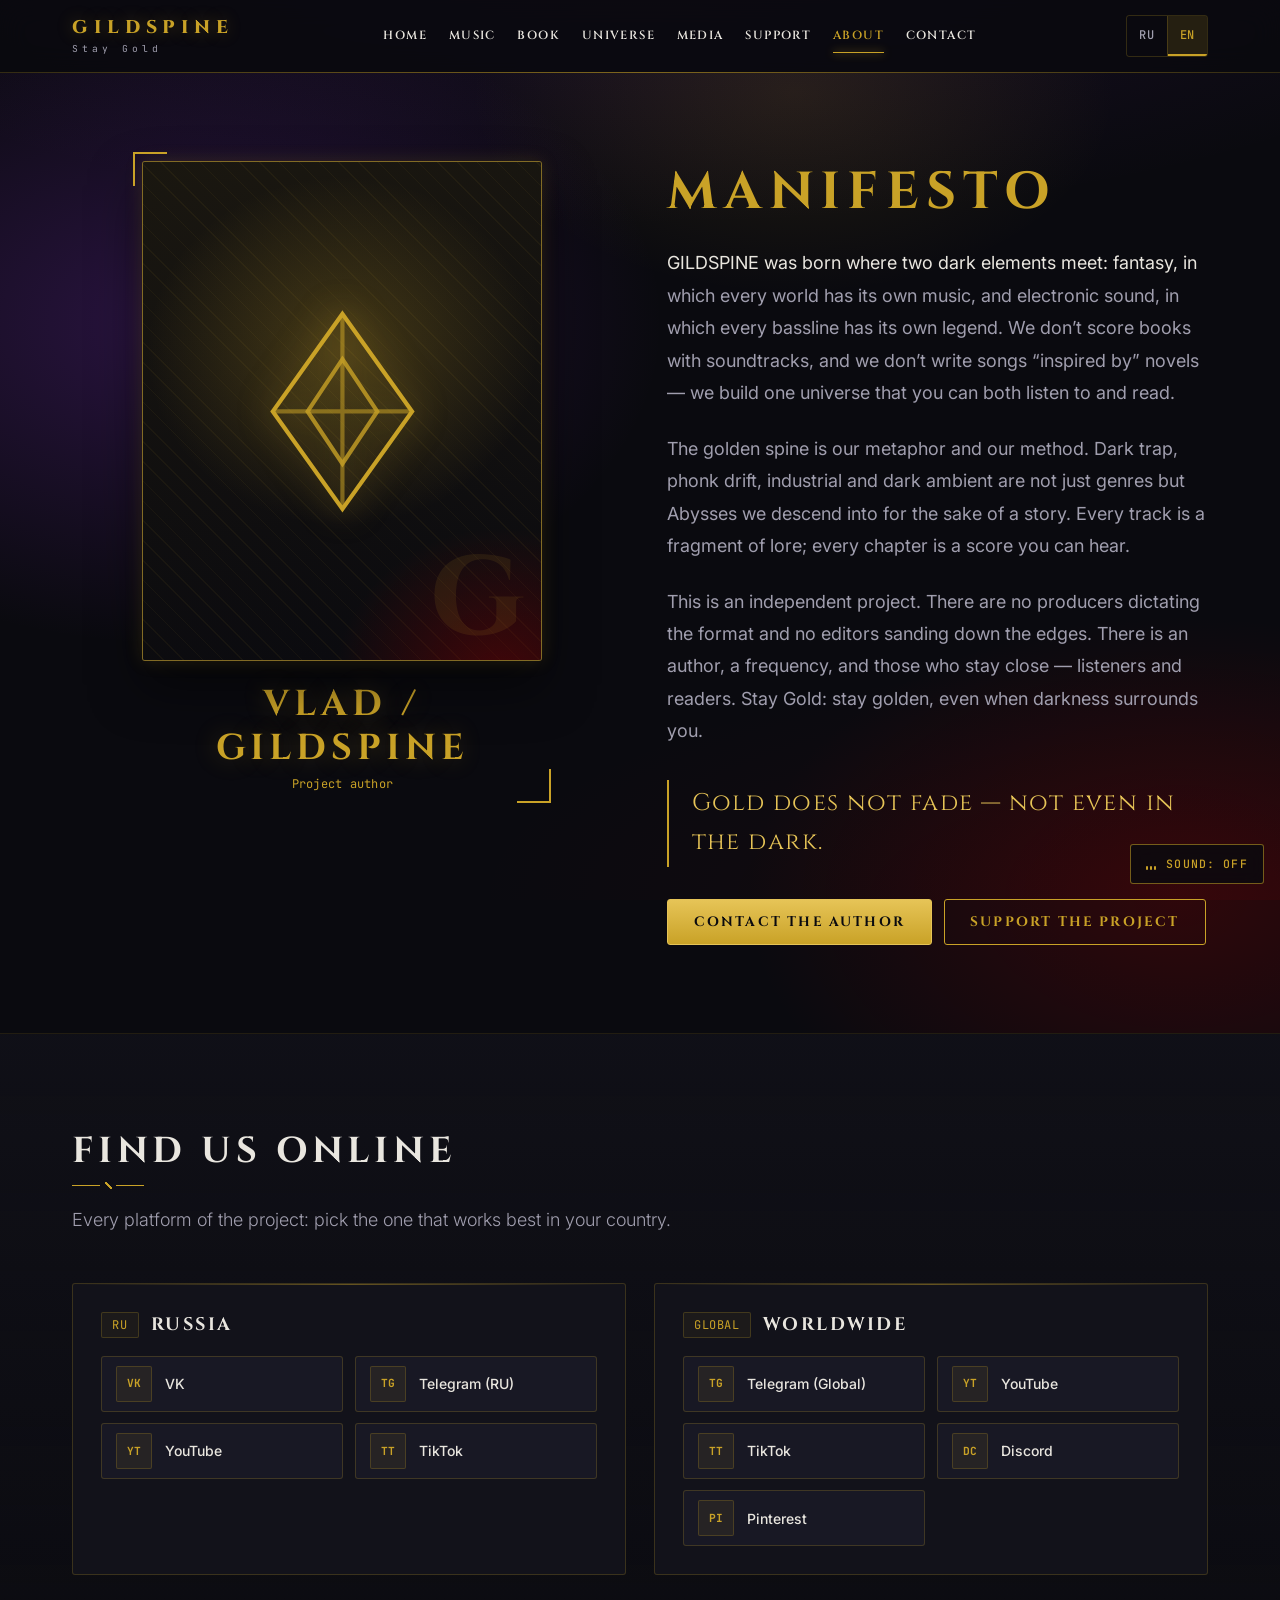
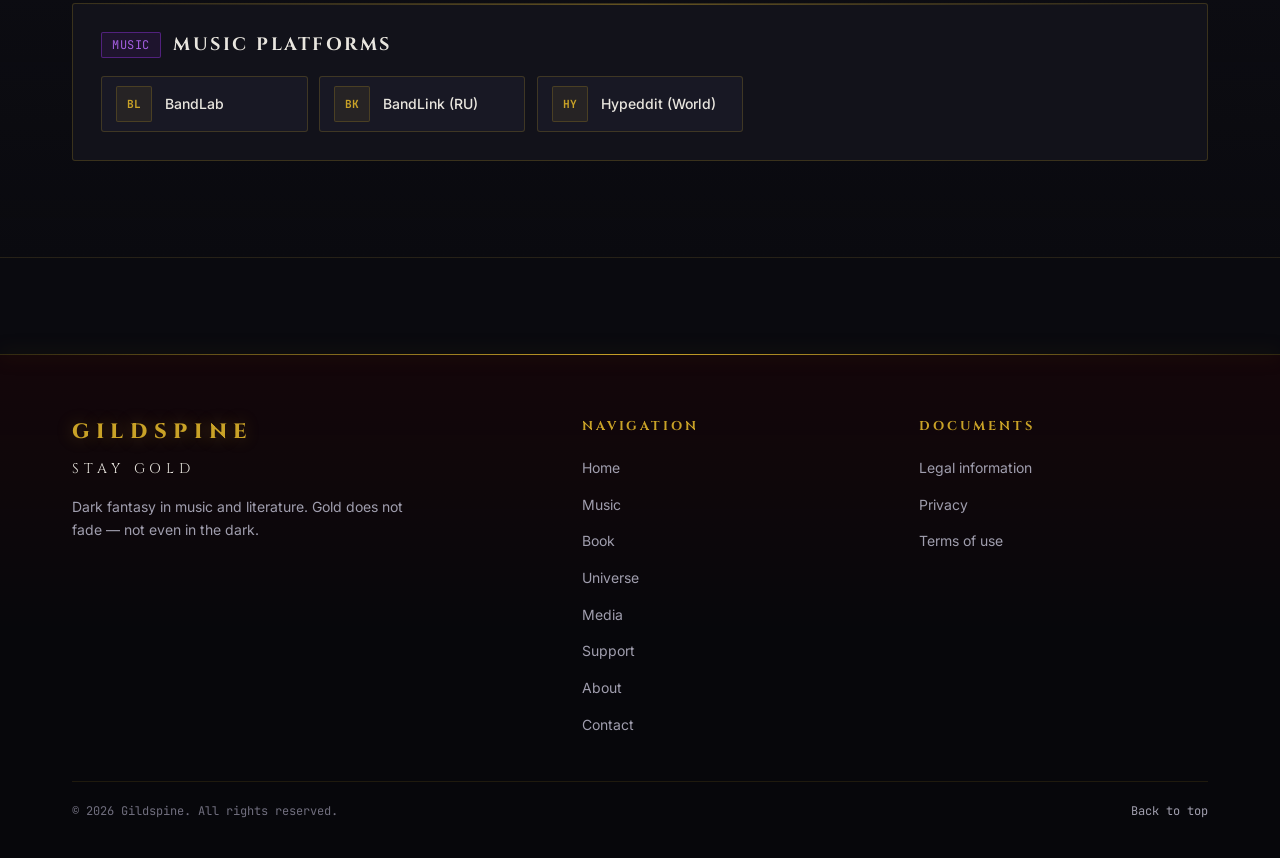
==== commit dab3fb32: "Update about.html" ====
--- a/about.html
+++ b/about.html
@@ -1,5 +1,6 @@
 <!DOCTYPE html>
 <html lang="ru">
+<script src="js/fx.js"></script>
 <head>
   <meta charset="utf-8">
   <meta name="viewport" content="width=device-width, initial-scale=1, viewport-fit=cover">
